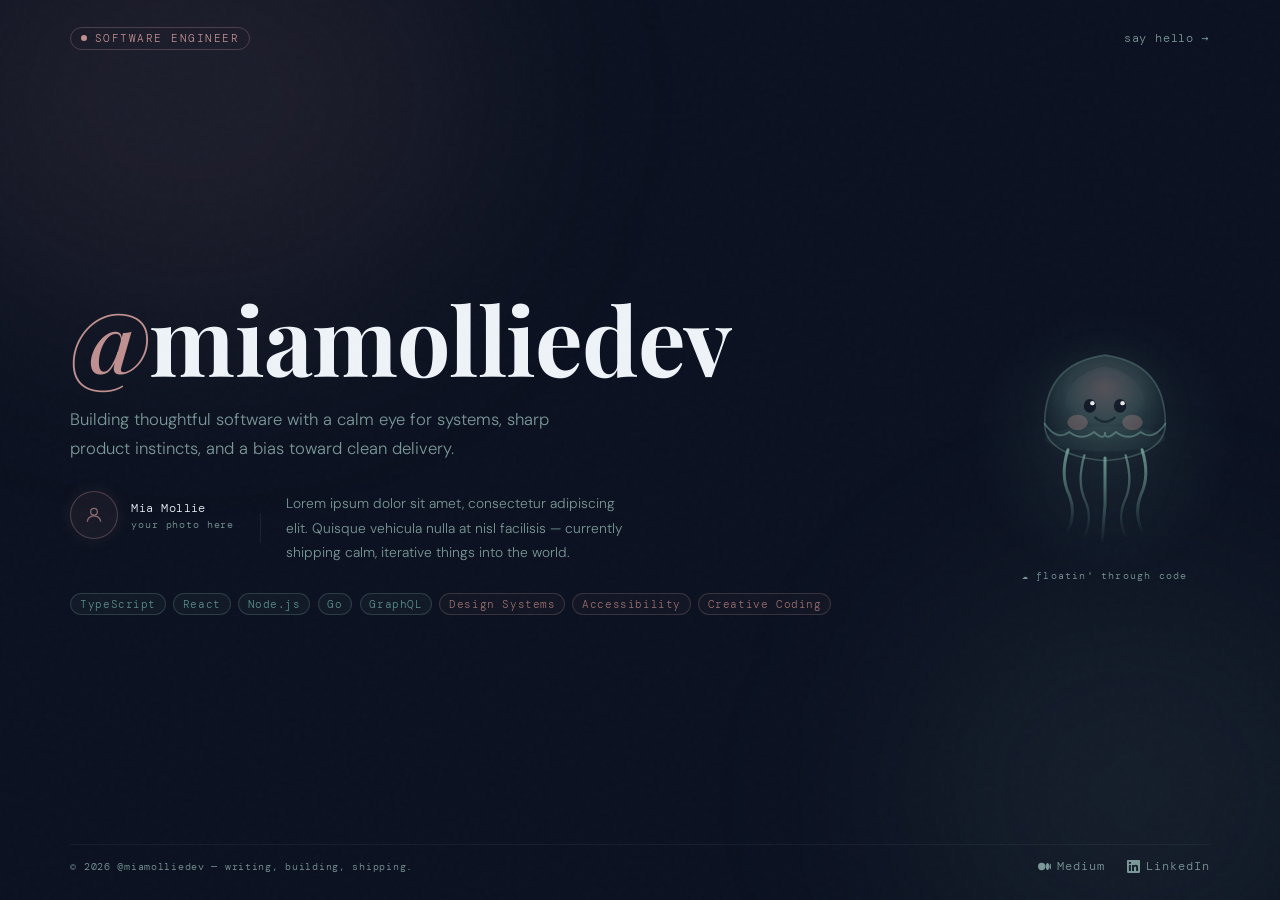
==== index.html @ daddcd85 "Initial commit" ====
<!DOCTYPE html>
<html lang="en">
<head>
  <meta charset="UTF-8" />
  <meta name="viewport" content="width=device-width, initial-scale=1.0" />
  <title>@miamolliedev — Software Engineer</title>
  <link rel="preconnect" href="https://fonts.googleapis.com">
  <link href="https://fonts.googleapis.com/css2?family=Playfair+Display:ital,wght@0,400;0,700;1,400&family=DM+Mono:wght@300;400;500&family=DM+Sans:ital,wght@0,300;0,400;1,300&display=swap" rel="stylesheet">
  <style>
    *, *::before, *::after { box-sizing: border-box; margin: 0; padding: 0; }

    :root {
      --bg:        #0b1120;
      --teal:      #82b5aa;
      --teal-dim:  #5a9088;
      --teal-deep: #3a6860;
      --mauve:     #c09090;
      --mauve-dim: #9a6e6e;
      --pearl:     #eef3f8;
      --muted:     #506060;
      --muted-lt:  #7a9898;
    }

    html, body { height: 100%; overflow: hidden; }

    body {
      background: var(--bg);
      color: var(--pearl);
      font-family: 'DM Sans', sans-serif;
      font-weight: 300;
    }

    /* ── Grain ── */
    body::after {
      content: '';
      position: fixed; inset: 0; z-index: 100; pointer-events: none;
      background-image: url("data:image/svg+xml,%3Csvg viewBox='0 0 200 200' xmlns='http://www.w3.org/2000/svg'%3E%3Cfilter id='n'%3E%3CfeTurbulence type='fractalNoise' baseFrequency='0.85' numOctaves='4' stitchTiles='stitch'/%3E%3C/filter%3E%3Crect width='100%25' height='100%25' filter='url(%23n)' opacity='0.035'/%3E%3C/svg%3E");
      opacity: 0.55;
    }

    /* ── Ambient blobs ── */
    .blob { position: fixed; border-radius: 50%; filter: blur(110px); pointer-events: none; z-index: 0; }
    .blob-mauve { width: 580px; height: 440px; background: rgba(192,144,144,0.1); top: -120px; left: -100px; animation: drift 17s ease-in-out infinite alternate; }
    .blob-teal  { width: 440px; height: 400px; background: rgba(130,181,170,0.09); bottom: -90px; right: -70px; animation: drift 22s ease-in-out infinite alternate-reverse; }
    @keyframes drift { from{transform:translate(0,0) scale(1);} to{transform:translate(28px,20px) scale(1.07);} }

    /* ── Shell ── */
    .shell {
      position: relative; z-index: 1;
      width: 100vw; height: 100vh;
      display: grid;
      grid-template-rows: auto 1fr auto;
      padding: 0 clamp(1.6rem, 5.5vw, 4.5rem);
    }

    /* ── Top bar ── */
    .topbar {
      display: flex; justify-content: space-between; align-items: center;
      padding: 1.7rem 0 0.8rem;
      opacity: 0; animation: up 0.7s 0.05s forwards;
    }
    .badge {
      display: flex; align-items: center; gap: 0.5rem;
      font-family: 'DM Mono', monospace; font-size: 0.68rem;
      letter-spacing: 0.14em; text-transform: uppercase;
      color: var(--mauve); border: 1px solid rgba(192,144,144,0.3);
      padding: 0.3em 0.85em; border-radius: 999px;
    }
    .dot { width: 6px; height: 6px; border-radius: 50%; background: var(--mauve); animation: blink 2.4s ease-in-out infinite; }
    @keyframes blink { 0%,100%{opacity:1;} 50%{opacity:0.25;} }
    .say-hi {
      font-family: 'DM Mono', monospace; font-size: 0.72rem;
      color: var(--muted-lt); text-decoration: none; letter-spacing: 0.07em; transition: color 0.2s;
    }
    .say-hi:hover { color: var(--teal); }

    /* ── Main ── */
    .main {
      display: grid;
      grid-template-columns: 1fr 210px;
      align-items: center;
      gap: 2rem;
    }

    /* Left */
    .left { display: flex; flex-direction: column; }

    /* ── Big Playfair headline ── */
    .handle-wrap { opacity: 0; animation: up 0.85s 0.2s forwards; }
    .handle {
      font-family: 'Playfair Display', serif;
      font-weight: 700;
      font-size: clamp(2.6rem, 7.4vw, 6rem);
      letter-spacing: -0.01em; line-height: 1; white-space: nowrap;
      color: var(--pearl);
    }
    .handle .at {
      font-style: italic;
      font-weight: 400;
      color: var(--mauve);
    }

    .subtitle {
      opacity: 0; animation: up 0.85s 0.32s forwards;
      margin-top: 1.2rem;
    }
    .subtitle p {
      font-size: clamp(0.88rem, 1.3vw, 1.05rem);
      line-height: 1.72; color: var(--muted-lt); max-width: 500px;
    }

    .meta-row {
      opacity: 0; animation: up 0.85s 0.46s forwards;
      margin-top: 1.8rem;
      display: flex; align-items: flex-start; gap: 1.6rem; flex-wrap: wrap;
    }
    .avatar-block { display: flex; align-items: center; gap: 0.8rem; }
    .avatar-ring {
      width: 48px; height: 48px; border-radius: 50%;
      border: 1.5px solid rgba(192,144,144,0.32);
      background: rgba(192,144,144,0.07);
      display: flex; align-items: center; justify-content: center;
      box-shadow: 0 0 18px rgba(192,144,144,0.1);
    }
    .avatar-ring svg { width: 20px; height: 20px; color: var(--mauve); opacity: 0.7; }
    .avatar-meta { display: flex; flex-direction: column; gap: 0.1rem; }
    .avatar-name { font-family: 'DM Mono', monospace; font-size: 0.74rem; color: var(--pearl); letter-spacing: 0.04em; }
    .avatar-sub  { font-family: 'DM Mono', monospace; font-size: 0.6rem; color: var(--muted-lt); letter-spacing: 0.09em; }

    .vsep { width: 1px; height: 30px; background: rgba(255,255,255,0.07); align-self: center; }

    .blurb { font-size: 0.86rem; line-height: 1.76; color: var(--muted-lt); max-width: 340px; }

    .chips-row {
      opacity: 0; animation: up 0.85s 0.6s forwards;
      margin-top: 1.8rem; display: flex; flex-wrap: wrap; gap: 0.45rem;
    }
    .chip {
      font-family: 'DM Mono', monospace; font-size: 0.67rem; letter-spacing: 0.055em;
      padding: 0.3em 0.82em; border-radius: 999px; cursor: default; transition: all 0.2s;
      border: 1px solid rgba(130,181,170,0.22); color: var(--teal-dim); background: rgba(130,181,170,0.05);
    }
    .chip:hover { background: rgba(130,181,170,0.14); border-color: rgba(130,181,170,0.5); color: var(--teal); }
    .chip.m {
      border-color: rgba(192,144,144,0.22); color: var(--mauve-dim); background: rgba(192,144,144,0.04);
    }
    .chip.m:hover { background: rgba(192,144,144,0.13); border-color: rgba(192,144,144,0.5); color: var(--mauve); }

    /* ── Right: Jellyfish ── */
    .right {
      opacity: 0; animation: up 0.9s 0.38s forwards;
      display: flex; flex-direction: column; align-items: center; gap: 0.65rem;
      position: relative;
    }
    .jelly-glow {
      position: absolute; width: 280px; height: 280px; border-radius: 50%;
      background: radial-gradient(circle, rgba(130,181,170,0.1) 0%, transparent 70%);
      top: 50%; left: 50%; transform: translate(-50%, -54%);
      pointer-events: none; animation: gpulse 4.5s ease-in-out infinite;
    }
    @keyframes gpulse { 0%,100%{opacity:0.6;transform:translate(-50%,-54%) scale(1);} 50%{opacity:1;transform:translate(-50%,-54%) scale(1.1);} }

    .jelly-svg { width: clamp(130px,15vw,195px); filter: drop-shadow(0 0 16px rgba(130,181,170,0.25)); }

    .bell { animation: bob 4s ease-in-out infinite; transform-origin: 50% 85%; }
    @keyframes bob { 0%,100%{transform:translateY(0);} 50%{transform:translateY(-8px);} }

    .tentacle { animation: wiggle 3.2s ease-in-out infinite; transform-origin: top center; }
    .t2{animation-delay:.25s;} .t3{animation-delay:.5s;} .t4{animation-delay:.75s;} .t5{animation-delay:1s;}
    @keyframes wiggle { 0%,100%{transform:skewX(0deg);} 30%{transform:skewX(5deg);} 70%{transform:skewX(-5deg);} }

    .spot { animation: spotblink 5s ease-in-out infinite; }
    .spot2 { animation-delay: 1.8s; }
    @keyframes spotblink { 0%,88%,100%{opacity:1;} 93%{opacity:0.2;} }

    .jelly-caption {
      font-family: 'DM Mono', monospace; font-size: 0.62rem;
      color: var(--muted-lt); letter-spacing: 0.12em; text-align: center;
    }

    /* ── Footer ── */
    footer {
      opacity: 0; animation: up 0.8s 0.78s forwards;
      display: flex; justify-content: space-between; align-items: center;
      padding: 0.9rem 0 1.6rem;
      border-top: 1px solid rgba(255,255,255,0.05);
    }
    .footer-copy {
      font-family: 'DM Mono', monospace; font-size: 0.64rem;
      color: var(--muted-lt); letter-spacing: 0.07em;
    }
    .footer-links { display: flex; gap: 1.4rem; }
    .footer-link {
      display: flex; align-items: center; gap: 0.4rem;
      font-family: 'DM Mono', monospace; font-size: 0.72rem;
      letter-spacing: 0.08em; color: var(--muted-lt);
      text-decoration: none; transition: color 0.2s;
    }
    .footer-link:hover { color: var(--mauve); }
    .footer-link svg { width: 13px; height: 13px; flex-shrink: 0; }

    @keyframes up { from{opacity:0;transform:translateY(14px);} to{opacity:1;transform:translateY(0);} }

    /* ── Mobile ── */
    @media (max-width: 680px) {
      html, body { overflow: auto; height: auto; }
      .shell { height: auto; padding: 0 1.4rem; }
      .main { grid-template-columns: 1fr; }
      .right { order: -1; padding-top: 1.5rem; }
      .handle { font-size: clamp(2rem, 10vw, 3.2rem); white-space: normal; }
      .vsep { display: none; }
      footer { flex-direction: column; align-items: flex-start; gap: 0.8rem; }
    }
  </style>
</head>
<body>

<div class="blob blob-mauve"></div>
<div class="blob blob-teal"></div>

<div class="shell">

  <header class="topbar">
    <div class="badge"><span class="dot"></span>Software Engineer</div>
    <a href="mailto:hello@miamollie.dev" class="say-hi">say hello →</a>
  </header>

  <main class="main">

    <div class="left">

      <div class="handle-wrap">
        <div class="handle"><span class="at">@</span>miamolliedev</div>
      </div>

      <div class="subtitle">
        <p>Building thoughtful software with a calm eye for systems, sharp product instincts, and a bias toward clean delivery.</p>
      </div>

      <div class="meta-row">
        <div class="avatar-block">
          <div class="avatar-ring">
            <svg viewBox="0 0 24 24" fill="none" stroke="currentColor" stroke-width="1.5">
              <circle cx="12" cy="8" r="4"/><path d="M4 20c0-4 3.6-7 8-7s8 3 8 7"/>
            </svg>
          </div>
          <div class="avatar-meta">
            <span class="avatar-name">Mia Mollie</span>
            <span class="avatar-sub">your photo here</span>
          </div>
        </div>
        <div class="vsep"></div>
        <p class="blurb">Lorem ipsum dolor sit amet, consectetur adipiscing elit. Quisque vehicula nulla at nisl facilisis — currently shipping calm, iterative things into the world.</p>
      </div>

      <div class="chips-row">
        <span class="chip">TypeScript</span>
        <span class="chip">React</span>
        <span class="chip">Node.js</span>
        <span class="chip">Go</span>
        <span class="chip">GraphQL</span>
        <span class="chip m">Design Systems</span>
        <span class="chip m">Accessibility</span>
        <span class="chip m">Creative Coding</span>
      </div>

    </div>

    <!-- Jellyfish -->
    <div class="right">
      <div class="jelly-glow"></div>
      <svg class="jelly-svg" viewBox="0 0 140 170" xmlns="http://www.w3.org/2000/svg" fill="none">
        <ellipse cx="70" cy="83" rx="44" ry="9" fill="rgba(130,181,170,0.06)"/>
        <g class="bell">
          <path d="M26 72 Q26 28 70 22 Q114 28 114 72 Q114 95 70 99 Q26 95 26 72Z"
                fill="url(#bellG)" stroke="rgba(130,181,170,0.3)" stroke-width="1.2"/>
          <path d="M40 64 Q40 36 70 30 Q100 36 100 64 Q100 79 70 81 Q40 79 40 64Z"
                fill="url(#domeG)" opacity="0.4"/>
          <!-- mauve cheek blushes -->
          <ellipse class="spot"  cx="50" cy="71" rx="7.5" ry="5.5" fill="rgba(192,144,144,0.32)"/>
          <ellipse class="spot spot2" cx="90" cy="71" rx="7.5" ry="5.5" fill="rgba(192,144,144,0.32)"/>
          <!-- eyes -->
          <ellipse cx="59" cy="59" rx="4.5" ry="5" fill="rgba(8,14,28,0.75)"/>
          <ellipse cx="81" cy="59" rx="4.5" ry="5" fill="rgba(8,14,28,0.75)"/>
          <circle cx="60.8" cy="57" r="1.6" fill="white" opacity="0.9"/>
          <circle cx="82.8" cy="57" r="1.6" fill="white" opacity="0.9"/>
          <!-- smile -->
          <path d="M63 67.5 Q70 73.5 77 67.5" stroke="rgba(8,14,28,0.5)" stroke-width="1.8" stroke-linecap="round" fill="none"/>
          <!-- hem ruffle in teal -->
          <path d="M26 72 Q35 85 44 78 Q53 85 62 78 Q70 85 70 78 Q70 85 78 78 Q87 85 96 78 Q105 85 114 72"
                stroke="rgba(130,181,170,0.45)" stroke-width="1.3" fill="none" stroke-linecap="round"/>
        </g>
        <!-- tentacles -->
        <g class="bell">
          <path class="tentacle"    d="M43 91 Q37 110 44 124 Q49 137 43 150" stroke="url(#tentG)" stroke-width="2.2" stroke-linecap="round"/>
          <path class="tentacle t2" d="M55 95 Q49 115 56 129 Q61 141 55 154" stroke="url(#tentG)" stroke-width="1.7" stroke-linecap="round" opacity="0.78"/>
          <path class="tentacle t3" d="M70 97 Q70 117 70 131 Q69 143 68 157" stroke="url(#tentG)" stroke-width="2.2" stroke-linecap="round"/>
          <path class="tentacle t4" d="M85 95 Q91 115 84 129 Q79 141 85 154" stroke="url(#tentG)" stroke-width="1.7" stroke-linecap="round" opacity="0.78"/>
          <path class="tentacle t5" d="M97 91 Q103 110 96 124 Q91 137 97 150" stroke="url(#tentG)" stroke-width="2.2" stroke-linecap="round"/>
        </g>
        <defs>
          <radialGradient id="bellG" cx="50%" cy="32%" r="62%">
            <stop offset="0%"   stop-color="#c09090" stop-opacity="0.28"/>
            <stop offset="50%"  stop-color="#82b5aa" stop-opacity="0.2"/>
            <stop offset="100%" stop-color="#3a6860" stop-opacity="0.05"/>
          </radialGradient>
          <radialGradient id="domeG" cx="50%" cy="28%" r="60%">
            <stop offset="0%"  stop-color="white" stop-opacity="0.18"/>
            <stop offset="100%" stop-color="white" stop-opacity="0"/>
          </radialGradient>
          <linearGradient id="tentG" x1="0%" y1="0%" x2="0%" y2="100%">
            <stop offset="0%"   stop-color="#82b5aa" stop-opacity="0.75"/>
            <stop offset="100%" stop-color="#82b5aa" stop-opacity="0.04"/>
          </linearGradient>
        </defs>
      </svg>
      <span class="jelly-caption">☁ floatin' through code</span>
    </div>

  </main>

  <footer>
    <span class="footer-copy">© 2026 @miamolliedev — writing, building, shipping.</span>
    <div class="footer-links">
      <a href="https://medium.com/@miamolliedev" class="footer-link" target="_blank" rel="noopener">
        <svg viewBox="0 0 24 24" fill="currentColor"><path d="M13.54 12a6.8 6.8 0 01-6.77 6.82A6.8 6.8 0 010 12a6.8 6.8 0 016.77-6.82A6.8 6.8 0 0113.54 12zm7.42 0c0 3.54-1.51 6.42-3.38 6.42-1.87 0-3.39-2.88-3.39-6.42s1.52-6.42 3.39-6.42 3.38 2.88 3.38 6.42M24 12c0 3.17-.53 5.75-1.19 5.75-.66 0-1.19-2.58-1.19-5.75s.53-5.75 1.19-5.75C23.47 6.25 24 8.83 24 12z"/></svg>
        Medium
      </a>
      <a href="https://linkedin.com/in/miamolliedev" class="footer-link" target="_blank" rel="noopener">
        <svg viewBox="0 0 24 24" fill="currentColor"><path d="M20.447 20.452h-3.554v-5.569c0-1.328-.027-3.037-1.852-3.037-1.853 0-2.136 1.445-2.136 2.939v5.667H9.351V9h3.414v1.561h.046c.477-.9 1.637-1.85 3.37-1.85 3.601 0 4.267 2.37 4.267 5.455v6.286zM5.337 7.433a2.062 2.062 0 01-2.063-2.065 2.064 2.064 0 112.063 2.065zm1.782 13.019H3.555V9h3.564v11.452zM22.225 0H1.771C.792 0 0 .774 0 1.729v20.542C0 23.227.792 24 1.771 24h20.451C23.2 24 24 23.227 24 22.271V1.729C24 .774 23.2 0 22.222 0h.003z"/></svg>
        LinkedIn
      </a>
    </div>
  </footer>

</div>
</body>
</html>
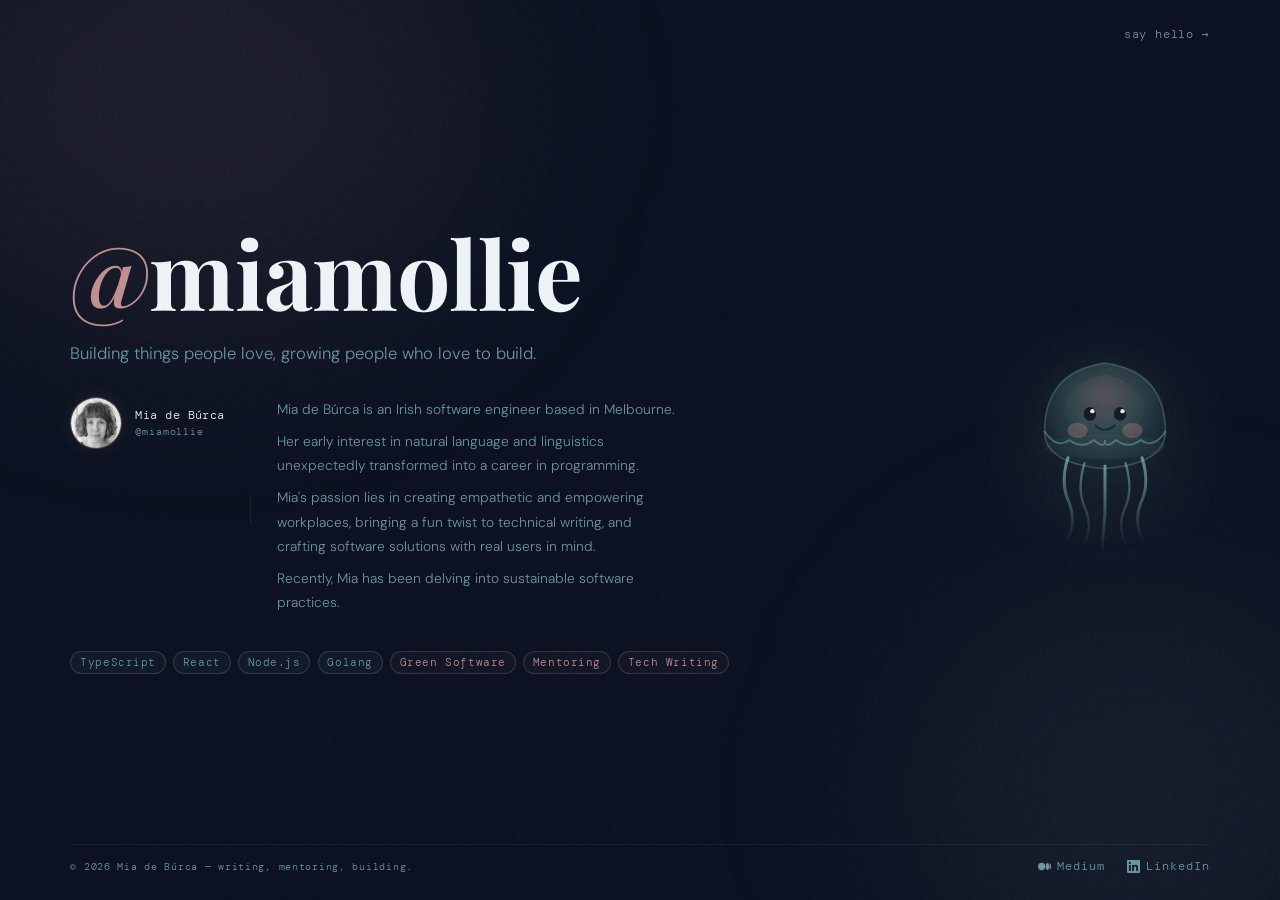
==== commit 48a7cea5: "Real content" ====
--- a/index.html
+++ b/index.html
@@ -1,338 +1,741 @@
-<!DOCTYPE html>
+<!doctype html>
 <html lang="en">
-<head>
-  <meta charset="UTF-8" />
-  <meta name="viewport" content="width=device-width, initial-scale=1.0" />
-  <title>@miamolliedev — Software Engineer</title>
-  <link rel="preconnect" href="https://fonts.googleapis.com">
-  <link href="https://fonts.googleapis.com/css2?family=Playfair+Display:ital,wght@0,400;0,700;1,400&family=DM+Mono:wght@300;400;500&family=DM+Sans:ital,wght@0,300;0,400;1,300&display=swap" rel="stylesheet">
-  <style>
-    *, *::before, *::after { box-sizing: border-box; margin: 0; padding: 0; }
-
-    :root {
-      --bg:        #0b1120;
-      --teal:      #82b5aa;
-      --teal-dim:  #5a9088;
-      --teal-deep: #3a6860;
-      --mauve:     #c09090;
-      --mauve-dim: #9a6e6e;
-      --pearl:     #eef3f8;
-      --muted:     #506060;
-      --muted-lt:  #7a9898;
-    }
-
-    html, body { height: 100%; overflow: hidden; }
-
-    body {
-      background: var(--bg);
-      color: var(--pearl);
-      font-family: 'DM Sans', sans-serif;
-      font-weight: 300;
-    }
-
-    /* ── Grain ── */
-    body::after {
-      content: '';
-      position: fixed; inset: 0; z-index: 100; pointer-events: none;
-      background-image: url("data:image/svg+xml,%3Csvg viewBox='0 0 200 200' xmlns='http://www.w3.org/2000/svg'%3E%3Cfilter id='n'%3E%3CfeTurbulence type='fractalNoise' baseFrequency='0.85' numOctaves='4' stitchTiles='stitch'/%3E%3C/filter%3E%3Crect width='100%25' height='100%25' filter='url(%23n)' opacity='0.035'/%3E%3C/svg%3E");
-      opacity: 0.55;
-    }
-
-    /* ── Ambient blobs ── */
-    .blob { position: fixed; border-radius: 50%; filter: blur(110px); pointer-events: none; z-index: 0; }
-    .blob-mauve { width: 580px; height: 440px; background: rgba(192,144,144,0.1); top: -120px; left: -100px; animation: drift 17s ease-in-out infinite alternate; }
-    .blob-teal  { width: 440px; height: 400px; background: rgba(130,181,170,0.09); bottom: -90px; right: -70px; animation: drift 22s ease-in-out infinite alternate-reverse; }
-    @keyframes drift { from{transform:translate(0,0) scale(1);} to{transform:translate(28px,20px) scale(1.07);} }
-
-    /* ── Shell ── */
-    .shell {
-      position: relative; z-index: 1;
-      width: 100vw; height: 100vh;
-      display: grid;
-      grid-template-rows: auto 1fr auto;
-      padding: 0 clamp(1.6rem, 5.5vw, 4.5rem);
-    }
-
-    /* ── Top bar ── */
-    .topbar {
-      display: flex; justify-content: space-between; align-items: center;
-      padding: 1.7rem 0 0.8rem;
-      opacity: 0; animation: up 0.7s 0.05s forwards;
-    }
-    .badge {
-      display: flex; align-items: center; gap: 0.5rem;
-      font-family: 'DM Mono', monospace; font-size: 0.68rem;
-      letter-spacing: 0.14em; text-transform: uppercase;
-      color: var(--mauve); border: 1px solid rgba(192,144,144,0.3);
-      padding: 0.3em 0.85em; border-radius: 999px;
-    }
-    .dot { width: 6px; height: 6px; border-radius: 50%; background: var(--mauve); animation: blink 2.4s ease-in-out infinite; }
-    @keyframes blink { 0%,100%{opacity:1;} 50%{opacity:0.25;} }
-    .say-hi {
-      font-family: 'DM Mono', monospace; font-size: 0.72rem;
-      color: var(--muted-lt); text-decoration: none; letter-spacing: 0.07em; transition: color 0.2s;
-    }
-    .say-hi:hover { color: var(--teal); }
-
-    /* ── Main ── */
-    .main {
-      display: grid;
-      grid-template-columns: 1fr 210px;
-      align-items: center;
-      gap: 2rem;
-    }
-
-    /* Left */
-    .left { display: flex; flex-direction: column; }
-
-    /* ── Big Playfair headline ── */
-    .handle-wrap { opacity: 0; animation: up 0.85s 0.2s forwards; }
-    .handle {
-      font-family: 'Playfair Display', serif;
-      font-weight: 700;
-      font-size: clamp(2.6rem, 7.4vw, 6rem);
-      letter-spacing: -0.01em; line-height: 1; white-space: nowrap;
-      color: var(--pearl);
-    }
-    .handle .at {
-      font-style: italic;
-      font-weight: 400;
-      color: var(--mauve);
-    }
-
-    .subtitle {
-      opacity: 0; animation: up 0.85s 0.32s forwards;
-      margin-top: 1.2rem;
-    }
-    .subtitle p {
-      font-size: clamp(0.88rem, 1.3vw, 1.05rem);
-      line-height: 1.72; color: var(--muted-lt); max-width: 500px;
-    }
-
-    .meta-row {
-      opacity: 0; animation: up 0.85s 0.46s forwards;
-      margin-top: 1.8rem;
-      display: flex; align-items: flex-start; gap: 1.6rem; flex-wrap: wrap;
-    }
-    .avatar-block { display: flex; align-items: center; gap: 0.8rem; }
-    .avatar-ring {
-      width: 48px; height: 48px; border-radius: 50%;
-      border: 1.5px solid rgba(192,144,144,0.32);
-      background: rgba(192,144,144,0.07);
-      display: flex; align-items: center; justify-content: center;
-      box-shadow: 0 0 18px rgba(192,144,144,0.1);
-    }
-    .avatar-ring svg { width: 20px; height: 20px; color: var(--mauve); opacity: 0.7; }
-    .avatar-meta { display: flex; flex-direction: column; gap: 0.1rem; }
-    .avatar-name { font-family: 'DM Mono', monospace; font-size: 0.74rem; color: var(--pearl); letter-spacing: 0.04em; }
-    .avatar-sub  { font-family: 'DM Mono', monospace; font-size: 0.6rem; color: var(--muted-lt); letter-spacing: 0.09em; }
-
-    .vsep { width: 1px; height: 30px; background: rgba(255,255,255,0.07); align-self: center; }
-
-    .blurb { font-size: 0.86rem; line-height: 1.76; color: var(--muted-lt); max-width: 340px; }
-
-    .chips-row {
-      opacity: 0; animation: up 0.85s 0.6s forwards;
-      margin-top: 1.8rem; display: flex; flex-wrap: wrap; gap: 0.45rem;
-    }
-    .chip {
-      font-family: 'DM Mono', monospace; font-size: 0.67rem; letter-spacing: 0.055em;
-      padding: 0.3em 0.82em; border-radius: 999px; cursor: default; transition: all 0.2s;
-      border: 1px solid rgba(130,181,170,0.22); color: var(--teal-dim); background: rgba(130,181,170,0.05);
-    }
-    .chip:hover { background: rgba(130,181,170,0.14); border-color: rgba(130,181,170,0.5); color: var(--teal); }
-    .chip.m {
-      border-color: rgba(192,144,144,0.22); color: var(--mauve-dim); background: rgba(192,144,144,0.04);
-    }
-    .chip.m:hover { background: rgba(192,144,144,0.13); border-color: rgba(192,144,144,0.5); color: var(--mauve); }
-
-    /* ── Right: Jellyfish ── */
-    .right {
-      opacity: 0; animation: up 0.9s 0.38s forwards;
-      display: flex; flex-direction: column; align-items: center; gap: 0.65rem;
-      position: relative;
-    }
-    .jelly-glow {
-      position: absolute; width: 280px; height: 280px; border-radius: 50%;
-      background: radial-gradient(circle, rgba(130,181,170,0.1) 0%, transparent 70%);
-      top: 50%; left: 50%; transform: translate(-50%, -54%);
-      pointer-events: none; animation: gpulse 4.5s ease-in-out infinite;
-    }
-    @keyframes gpulse { 0%,100%{opacity:0.6;transform:translate(-50%,-54%) scale(1);} 50%{opacity:1;transform:translate(-50%,-54%) scale(1.1);} }
-
-    .jelly-svg { width: clamp(130px,15vw,195px); filter: drop-shadow(0 0 16px rgba(130,181,170,0.25)); }
-
-    .bell { animation: bob 4s ease-in-out infinite; transform-origin: 50% 85%; }
-    @keyframes bob { 0%,100%{transform:translateY(0);} 50%{transform:translateY(-8px);} }
-
-    .tentacle { animation: wiggle 3.2s ease-in-out infinite; transform-origin: top center; }
-    .t2{animation-delay:.25s;} .t3{animation-delay:.5s;} .t4{animation-delay:.75s;} .t5{animation-delay:1s;}
-    @keyframes wiggle { 0%,100%{transform:skewX(0deg);} 30%{transform:skewX(5deg);} 70%{transform:skewX(-5deg);} }
-
-    .spot { animation: spotblink 5s ease-in-out infinite; }
-    .spot2 { animation-delay: 1.8s; }
-    @keyframes spotblink { 0%,88%,100%{opacity:1;} 93%{opacity:0.2;} }
-
-    .jelly-caption {
-      font-family: 'DM Mono', monospace; font-size: 0.62rem;
-      color: var(--muted-lt); letter-spacing: 0.12em; text-align: center;
-    }
-
-    /* ── Footer ── */
-    footer {
-      opacity: 0; animation: up 0.8s 0.78s forwards;
-      display: flex; justify-content: space-between; align-items: center;
-      padding: 0.9rem 0 1.6rem;
-      border-top: 1px solid rgba(255,255,255,0.05);
-    }
-    .footer-copy {
-      font-family: 'DM Mono', monospace; font-size: 0.64rem;
-      color: var(--muted-lt); letter-spacing: 0.07em;
-    }
-    .footer-links { display: flex; gap: 1.4rem; }
-    .footer-link {
-      display: flex; align-items: center; gap: 0.4rem;
-      font-family: 'DM Mono', monospace; font-size: 0.72rem;
-      letter-spacing: 0.08em; color: var(--muted-lt);
-      text-decoration: none; transition: color 0.2s;
-    }
-    .footer-link:hover { color: var(--mauve); }
-    .footer-link svg { width: 13px; height: 13px; flex-shrink: 0; }
-
-    @keyframes up { from{opacity:0;transform:translateY(14px);} to{opacity:1;transform:translateY(0);} }
-
-    /* ── Mobile ── */
-    @media (max-width: 680px) {
-      html, body { overflow: auto; height: auto; }
-      .shell { height: auto; padding: 0 1.4rem; }
-      .main { grid-template-columns: 1fr; }
-      .right { order: -1; padding-top: 1.5rem; }
-      .handle { font-size: clamp(2rem, 10vw, 3.2rem); white-space: normal; }
-      .vsep { display: none; }
-      footer { flex-direction: column; align-items: flex-start; gap: 0.8rem; }
-    }
-  </style>
-</head>
-<body>
-
-<div class="blob blob-mauve"></div>
-<div class="blob blob-teal"></div>
-
-<div class="shell">
-
-  <header class="topbar">
-    <div class="badge"><span class="dot"></span>Software Engineer</div>
-    <a href="mailto:hello@miamollie.dev" class="say-hi">say hello →</a>
-  </header>
-
-  <main class="main">
-
-    <div class="left">
-
-      <div class="handle-wrap">
-        <div class="handle"><span class="at">@</span>miamolliedev</div>
-      </div>
-
-      <div class="subtitle">
-        <p>Building thoughtful software with a calm eye for systems, sharp product instincts, and a bias toward clean delivery.</p>
-      </div>
-
-      <div class="meta-row">
-        <div class="avatar-block">
-          <div class="avatar-ring">
-            <svg viewBox="0 0 24 24" fill="none" stroke="currentColor" stroke-width="1.5">
-              <circle cx="12" cy="8" r="4"/><path d="M4 20c0-4 3.6-7 8-7s8 3 8 7"/>
-            </svg>
+  <head>
+    <meta charset="UTF-8" />
+    <meta name="viewport" content="width=device-width, initial-scale=1.0" />
+    <title>@miamollie</title>
+    <link rel="preconnect" href="https://fonts.googleapis.com" />
+    <link
+      href="https://fonts.googleapis.com/css2?family=Playfair+Display:ital,wght@0,400;0,700;1,400&family=DM+Mono:wght@300;400;500&family=DM+Sans:ital,wght@0,300;0,400;1,300&display=swap"
+      rel="stylesheet"
+    />
+    <style>
+      *,
+      *::before,
+      *::after {
+        box-sizing: border-box;
+        margin: 0;
+        padding: 0;
+      }
+
+      :root {
+        --bg: #0b1120;
+        --teal: #82b5aa;
+        --blue: #629bac;
+        --teal-deep: #3a6860;
+        --mauve: #c09090;
+        --mauve-dim: #9a6e6e;
+        --pearl: #eef3f8;
+        --muted: #506060;
+        --muted-lt: #6d95a1;
+      }
+
+      html,
+      body {
+        height: 100%;
+        overflow: hidden;
+      }
+
+      body {
+        background: var(--bg);
+        color: var(--pearl);
+        font-family: "DM Sans", sans-serif;
+        font-weight: 300;
+      }
+
+      /* ── Grain ── */
+      body::after {
+        content: "";
+        position: fixed;
+        inset: 0;
+        z-index: 100;
+        pointer-events: none;
+        background-image: url("data:image/svg+xml,%3Csvg viewBox='0 0 200 200' xmlns='http://www.w3.org/2000/svg'%3E%3Cfilter id='n'%3E%3CfeTurbulence type='fractalNoise' baseFrequency='0.85' numOctaves='4' stitchTiles='stitch'/%3E%3C/filter%3E%3Crect width='100%25' height='100%25' filter='url(%23n)' opacity='0.035'/%3E%3C/svg%3E");
+        opacity: 0.55;
+      }
+
+      /* ── Ambient blobs ── */
+      .blob {
+        position: fixed;
+        border-radius: 50%;
+        filter: blur(110px);
+        pointer-events: none;
+        z-index: 0;
+      }
+      .blob-mauve {
+        width: 580px;
+        height: 440px;
+        background: rgba(192, 144, 144, 0.1);
+        top: -120px;
+        left: -100px;
+        animation: drift 17s ease-in-out infinite alternate;
+      }
+      .blob-teal {
+        width: 440px;
+        height: 400px;
+        background: rgba(130, 181, 170, 0.09);
+        bottom: -90px;
+        right: -70px;
+        animation: drift 22s ease-in-out infinite alternate-reverse;
+      }
+      @keyframes drift {
+        from {
+          transform: translate(0, 0) scale(1);
+        }
+        to {
+          transform: translate(28px, 20px) scale(1.07);
+        }
+      }
+
+      /* ── Shell ── */
+      .shell {
+        position: relative;
+        z-index: 1;
+        width: 100vw;
+        height: 100vh;
+        display: grid;
+        grid-template-rows: auto 1fr auto;
+        padding: 0 clamp(1.6rem, 5.5vw, 4.5rem);
+      }
+
+      /* ── Top bar ── */
+      .topbar {
+        display: flex;
+        justify-content: flex-end;
+        align-items: center;
+        padding: 1.7rem 0 0.8rem;
+        opacity: 0;
+        animation: up 0.7s 0.05s forwards;
+      }
+      .badge {
+        display: flex;
+        align-items: center;
+        gap: 0.5rem;
+        font-family: "DM Mono", monospace;
+        font-size: 0.68rem;
+        letter-spacing: 0.14em;
+        text-transform: uppercase;
+        color: var(--mauve);
+        border: 1px solid rgba(192, 144, 144, 0.3);
+        padding: 0.3em 0.85em;
+        border-radius: 999px;
+      }
+      .dot {
+        width: 6px;
+        height: 6px;
+        border-radius: 50%;
+        background: var(--mauve);
+        animation: blink 2.4s ease-in-out infinite;
+      }
+      @keyframes blink {
+        0%,
+        100% {
+          opacity: 1;
+        }
+        50% {
+          opacity: 0.25;
+        }
+      }
+      .say-hi {
+        font-family: "DM Mono", monospace;
+        font-size: 0.72rem;
+        color: var(--muted-lt);
+        text-decoration: none;
+        letter-spacing: 0.07em;
+        transition: color 0.2s;
+      }
+      .say-hi:hover {
+        color: var(--teal);
+      }
+
+      /* ── Main ── */
+      .main {
+        display: grid;
+        grid-template-columns: 1fr 210px;
+        align-items: center;
+        gap: 2rem;
+      }
+
+      /* Left */
+      .left {
+        display: flex;
+        flex-direction: column;
+      }
+
+      /* ── Big Playfair headline ── */
+      .handle-wrap {
+        opacity: 0;
+        animation: up 0.85s 0.2s forwards;
+      }
+      .handle {
+        font-family: "Playfair Display", serif;
+        font-weight: 700;
+        font-size: clamp(2.6rem, 7.4vw, 6rem);
+        letter-spacing: -0.01em;
+        line-height: 1;
+        white-space: nowrap;
+        color: var(--pearl);
+      }
+      .handle .at {
+        font-style: italic;
+        font-weight: 400;
+        color: var(--mauve);
+      }
+
+      .subtitle {
+        opacity: 0;
+        animation: up 0.85s 0.32s forwards;
+        margin-top: 1.2rem;
+      }
+      .subtitle p {
+        font-size: clamp(0.88rem, 1.3vw, 1.05rem);
+        line-height: 1.72;
+        color: var(--muted-lt);
+        max-width: 500px;
+      }
+
+      .meta-row {
+        opacity: 0;
+        animation: up 0.85s 0.46s forwards;
+        margin-top: 1.8rem;
+        display: flex;
+        align-items: flex-start;
+        gap: 1.6rem;
+        flex-wrap: wrap;
+      }
+      .avatar-block {
+        display: flex;
+        align-items: center;
+        gap: 0.8rem;
+      }
+      .avatar-ring {
+        width: 52px;
+        height: 52px;
+        border-radius: 50%;
+        border: 1.5px solid rgba(192, 144, 144, 0.32);
+        background: rgba(192, 144, 144, 0.07);
+        display: flex;
+        align-items: center;
+        justify-content: center;
+        box-shadow: 0 0 18px rgba(192, 144, 144, 0.1);
+        overflow: hidden;
+      }
+      .avatar-ring svg {
+        width: 20px;
+        height: 20px;
+        color: var(--mauve);
+        opacity: 0.7;
+      }
+      .avatar-ring img {
+        width: 100%;
+        height: 100%;
+        object-fit: cover;
+        filter: grayscale(100%) contrast(0.9) brightness(1.05);
+      }
+      .avatar-meta {
+        display: flex;
+        flex-direction: column;
+        gap: 0.1rem;
+      }
+      .avatar-name {
+        font-family: "DM Mono", monospace;
+        font-size: 0.74rem;
+        color: var(--pearl);
+        letter-spacing: 0.04em;
+      }
+      .avatar-sub {
+        font-family: "DM Mono", monospace;
+        font-size: 0.6rem;
+        color: var(--muted-lt);
+        letter-spacing: 0.09em;
+      }
+
+      .vsep {
+        width: 1px;
+        height: 30px;
+        background: rgba(255, 255, 255, 0.07);
+        align-self: center;
+      }
+
+      .blurb {
+        font-size: 0.86rem;
+        line-height: 1.76;
+        color: var(--muted-lt);
+        max-width: 400px;
+      }
+
+      .blurb p {
+        margin-bottom: 0.5rem;
+      }
+
+      .chips-row {
+        opacity: 0;
+        animation: up 0.85s 0.6s forwards;
+        margin-top: 1.8rem;
+        display: flex;
+        flex-wrap: wrap;
+        gap: 0.45rem;
+      }
+      .chip {
+        font-family: "DM Mono", monospace;
+        font-size: 0.67rem;
+        letter-spacing: 0.055em;
+        padding: 0.3em 0.82em;
+        border-radius: 999px;
+        cursor: default;
+        transition: all 0.2s;
+        border: 1px solid rgba(130, 181, 170, 0.22);
+        color: var(--blue);
+        background: rgba(130, 181, 170, 0.05);
+      }
+      .chip:hover {
+        background: rgba(130, 181, 170, 0.14);
+        border-color: rgba(130, 181, 170, 0.5);
+        color: var(--teal);
+      }
+      .chip.m {
+        border-color: rgba(192, 144, 144, 0.22);
+        color: var(--mauve);
+        background: rgba(192, 144, 144, 0.04);
+      }
+      .chip.m:hover {
+        background: rgba(192, 144, 144, 0.13);
+        border-color: rgba(192, 144, 144, 0.5);
+        color: var(--mauve);
+      }
+
+      /* ── Right: Jellyfish ── */
+      .right {
+        opacity: 0;
+        animation: up 0.9s 0.38s forwards;
+        display: flex;
+        flex-direction: column;
+        align-items: center;
+        gap: 0.65rem;
+        position: relative;
+      }
+      .jelly-glow {
+        position: absolute;
+        width: 280px;
+        height: 280px;
+        border-radius: 50%;
+        background: radial-gradient(
+          circle,
+          rgba(130, 181, 170, 0.1) 0%,
+          transparent 70%
+        );
+        top: 50%;
+        left: 50%;
+        transform: translate(-50%, -54%);
+        pointer-events: none;
+        animation: gpulse 4.5s ease-in-out infinite;
+      }
+      @keyframes gpulse {
+        0%,
+        100% {
+          opacity: 0.6;
+          transform: translate(-50%, -54%) scale(1);
+        }
+        50% {
+          opacity: 1;
+          transform: translate(-50%, -54%) scale(1.1);
+        }
+      }
+
+      .jelly-svg {
+        width: clamp(130px, 15vw, 195px);
+        filter: drop-shadow(0 0 16px rgba(130, 181, 170, 0.25));
+      }
+
+      .bell {
+        animation: bob 4s ease-in-out infinite;
+        transform-origin: 50% 85%;
+      }
+      @keyframes bob {
+        0%,
+        100% {
+          transform: translateY(0);
+        }
+        50% {
+          transform: translateY(-8px);
+        }
+      }
+
+      .tentacle {
+        animation: wiggle 3.2s ease-in-out infinite;
+        transform-origin: top center;
+      }
+      .t2 {
+        animation-delay: 0.25s;
+      }
+      .t3 {
+        animation-delay: 0.5s;
+      }
+      .t4 {
+        animation-delay: 0.75s;
+      }
+      .t5 {
+        animation-delay: 1s;
+      }
+      @keyframes wiggle {
+        0%,
+        100% {
+          transform: skewX(0deg);
+        }
+        30% {
+          transform: skewX(5deg);
+        }
+        70% {
+          transform: skewX(-5deg);
+        }
+      }
+
+      .spot {
+        animation: spotblink 5s ease-in-out infinite;
+      }
+      .spot2 {
+        animation-delay: 1.8s;
+      }
+      @keyframes spotblink {
+        0%,
+        88%,
+        100% {
+          opacity: 1;
+        }
+        93% {
+          opacity: 0.2;
+        }
+      }
+
+      .jelly-caption {
+        font-family: "DM Mono", monospace;
+        font-size: 0.62rem;
+        color: var(--muted-lt);
+        letter-spacing: 0.12em;
+        text-align: center;
+      }
+
+      /* ── Footer ── */
+      footer {
+        opacity: 0;
+        animation: up 0.8s 0.78s forwards;
+        display: flex;
+        justify-content: space-between;
+        align-items: center;
+        padding: 0.9rem 0 1.6rem;
+        border-top: 1px solid rgba(255, 255, 255, 0.05);
+      }
+      .footer-copy {
+        font-family: "DM Mono", monospace;
+        font-size: 0.64rem;
+        color: var(--muted-lt);
+        letter-spacing: 0.07em;
+      }
+      .footer-links {
+        display: flex;
+        gap: 1.4rem;
+      }
+      .footer-link {
+        display: flex;
+        align-items: center;
+        gap: 0.4rem;
+        font-family: "DM Mono", monospace;
+        font-size: 0.72rem;
+        letter-spacing: 0.08em;
+        color: var(--muted-lt);
+        text-decoration: none;
+        transition: color 0.2s;
+      }
+      .footer-link:hover {
+        color: var(--mauve);
+      }
+      .footer-link svg {
+        width: 13px;
+        height: 13px;
+        flex-shrink: 0;
+      }
+
+      @keyframes up {
+        from {
+          opacity: 0;
+          transform: translateY(14px);
+        }
+        to {
+          opacity: 1;
+          transform: translateY(0);
+        }
+      }
+
+      /* ── Mobile ── */
+      @media (max-width: 680px) {
+        html,
+        body {
+          overflow: auto;
+          height: auto;
+        }
+        .shell {
+          height: auto;
+          padding: 0 1.4rem;
+        }
+        .main {
+          grid-template-columns: 1fr;
+        }
+        .right {
+          order: -1;
+          padding-top: 1.5rem;
+        }
+        .handle {
+          font-size: clamp(2rem, 10vw, 3.2rem);
+          white-space: normal;
+        }
+        .vsep {
+          display: none;
+        }
+        footer {
+          flex-direction: column;
+          align-items: flex-start;
+          gap: 0.8rem;
+        }
+      }
+    </style>
+  </head>
+  <body>
+    <div class="blob blob-mauve"></div>
+    <div class="blob blob-teal"></div>
+
+    <div class="shell">
+      <header class="topbar">
+        <a href="mailto:miamollie+websitecontact@gmail.com" class="say-hi"
+          >say hello →</a
+        >
+      </header>
+
+      <main class="main">
+        <div class="left">
+          <div class="handle-wrap">
+            <div class="handle"><span class="at">@</span>miamollie</div>
           </div>
-          <div class="avatar-meta">
-            <span class="avatar-name">Mia Mollie</span>
-            <span class="avatar-sub">your photo here</span>
+
+          <div class="subtitle">
+            <p>
+              Building things people love, growing people who love to build.
+            </p>
+          </div>
+
+          <div class="meta-row">
+            <div class="avatar-block">
+              <div class="avatar-ring">
+                <img src="avatar.jpeg" alt="Mia de Búrca" />
+              </div>
+              <div class="avatar-meta">
+                <span class="avatar-name">Mia de Búrca</span>
+                <span class="avatar-sub">@miamollie</span>
+              </div>
+            </div>
+            <div class="vsep"></div>
+            <div class="blurb">
+              <p>
+                Mia de Búrca is an Irish software engineer based in Melbourne.
+              </p>
+              <p>
+                Her early interest in natural language and linguistics
+                unexpectedly transformed into a career in programming.
+              </p>
+              <p>
+                Mia's passion lies in creating empathetic and empowering
+                workplaces, bringing a fun twist to technical writing, and
+                crafting software solutions with real users in mind.
+              </p>
+
+              <p>
+                Recently, Mia has been delving into sustainable software
+                practices.
+              </p>
+            </div>
+          </div>
+
+          <div class="chips-row">
+            <span class="chip">TypeScript</span>
+            <span class="chip">React</span>
+            <span class="chip">Node.js</span>
+            <span class="chip">Golang</span>
+            <span class="chip m">Green Software</span>
+            <span class="chip m">Mentoring</span>
+            <span class="chip m">Tech Writing</span>
           </div>
         </div>
-        <div class="vsep"></div>
-        <p class="blurb">Lorem ipsum dolor sit amet, consectetur adipiscing elit. Quisque vehicula nulla at nisl facilisis — currently shipping calm, iterative things into the world.</p>
-      </div>
-
-      <div class="chips-row">
-        <span class="chip">TypeScript</span>
-        <span class="chip">React</span>
-        <span class="chip">Node.js</span>
-        <span class="chip">Go</span>
-        <span class="chip">GraphQL</span>
-        <span class="chip m">Design Systems</span>
-        <span class="chip m">Accessibility</span>
-        <span class="chip m">Creative Coding</span>
-      </div>
-
+
+        <!-- Jellyfish -->
+        <div class="right">
+          <div class="jelly-glow"></div>
+          <svg
+            class="jelly-svg"
+            viewBox="0 0 140 170"
+            xmlns="http://www.w3.org/2000/svg"
+            fill="none"
+          >
+            <ellipse
+              cx="70"
+              cy="83"
+              rx="44"
+              ry="9"
+              fill="rgba(130,181,170,0.06)"
+            />
+            <g class="bell">
+              <path
+                d="M26 72 Q26 28 70 22 Q114 28 114 72 Q114 95 70 99 Q26 95 26 72Z"
+                fill="url(#bellG)"
+                stroke="rgba(130,181,170,0.3)"
+                stroke-width="1.2"
+              />
+              <path
+                d="M40 64 Q40 36 70 30 Q100 36 100 64 Q100 79 70 81 Q40 79 40 64Z"
+                fill="url(#domeG)"
+                opacity="0.4"
+              />
+              <!-- mauve cheek blushes -->
+              <ellipse
+                class="spot"
+                cx="50"
+                cy="71"
+                rx="7.5"
+                ry="5.5"
+                fill="rgba(192,144,144,0.32)"
+              />
+              <ellipse
+                class="spot spot2"
+                cx="90"
+                cy="71"
+                rx="7.5"
+                ry="5.5"
+                fill="rgba(192,144,144,0.32)"
+              />
+              <!-- eyes -->
+              <ellipse
+                cx="59"
+                cy="59"
+                rx="4.5"
+                ry="5"
+                fill="rgba(8,14,28,0.75)"
+              />
+              <ellipse
+                cx="81"
+                cy="59"
+                rx="4.5"
+                ry="5"
+                fill="rgba(8,14,28,0.75)"
+              />
+              <circle cx="60.8" cy="57" r="1.6" fill="white" opacity="0.9" />
+              <circle cx="82.8" cy="57" r="1.6" fill="white" opacity="0.9" />
+              <!-- smile -->
+              <path
+                d="M63 67.5 Q70 73.5 77 67.5"
+                stroke="rgba(8,14,28,0.5)"
+                stroke-width="1.8"
+                stroke-linecap="round"
+                fill="none"
+              />
+              <!-- hem ruffle in teal -->
+              <path
+                d="M26 72 Q35 85 44 78 Q53 85 62 78 Q70 85 70 78 Q70 85 78 78 Q87 85 96 78 Q105 85 114 72"
+                stroke="rgba(130,181,170,0.45)"
+                stroke-width="1.3"
+                fill="none"
+                stroke-linecap="round"
+              />
+            </g>
+            <!-- tentacles -->
+            <g class="bell">
+              <path
+                class="tentacle"
+                d="M43 91 Q37 110 44 124 Q49 137 43 150"
+                stroke="url(#tentG)"
+                stroke-width="2.2"
+                stroke-linecap="round"
+              />
+              <path
+                class="tentacle t2"
+                d="M55 95 Q49 115 56 129 Q61 141 55 154"
+                stroke="url(#tentG)"
+                stroke-width="1.7"
+                stroke-linecap="round"
+                opacity="0.78"
+              />
+              <path
+                class="tentacle t3"
+                d="M70 97 Q70 117 70 131 Q69 143 68 157"
+                stroke="url(#tentG)"
+                stroke-width="2.2"
+                stroke-linecap="round"
+              />
+              <path
+                class="tentacle t4"
+                d="M85 95 Q91 115 84 129 Q79 141 85 154"
+                stroke="url(#tentG)"
+                stroke-width="1.7"
+                stroke-linecap="round"
+                opacity="0.78"
+              />
+              <path
+                class="tentacle t5"
+                d="M97 91 Q103 110 96 124 Q91 137 97 150"
+                stroke="url(#tentG)"
+                stroke-width="2.2"
+                stroke-linecap="round"
+              />
+            </g>
+            <defs>
+              <radialGradient id="bellG" cx="50%" cy="32%" r="62%">
+                <stop offset="0%" stop-color="#c09090" stop-opacity="0.28" />
+                <stop offset="50%" stop-color="#82b5aa" stop-opacity="0.2" />
+                <stop offset="100%" stop-color="#629bac" stop-opacity="0.05" />
+              </radialGradient>
+              <radialGradient id="domeG" cx="50%" cy="28%" r="60%">
+                <stop offset="0%" stop-color="white" stop-opacity="0.18" />
+                <stop offset="100%" stop-color="white" stop-opacity="0" />
+              </radialGradient>
+              <linearGradient id="tentG" x1="0%" y1="0%" x2="0%" y2="100%">
+                <stop offset="0%" stop-color="#82b5aa" stop-opacity="0.75" />
+                <stop offset="100%" stop-color="#82b5aa" stop-opacity="0.04" />
+              </linearGradient>
+            </defs>
+          </svg>
+        </div>
+      </main>
+
+      <footer>
+        <span class="footer-copy"
+          >© 2026 Mia de Búrca — writing, mentoring, building.</span
+        >
+        <div class="footer-links">
+          <a
+            href="https://medium.com/@miamolliedev"
+            class="footer-link"
+            target="_blank"
+            rel="noopener"
+          >
+            <svg viewBox="0 0 24 24" fill="currentColor">
+              <path
+                d="M13.54 12a6.8 6.8 0 01-6.77 6.82A6.8 6.8 0 010 12a6.8 6.8 0 016.77-6.82A6.8 6.8 0 0113.54 12zm7.42 0c0 3.54-1.51 6.42-3.38 6.42-1.87 0-3.39-2.88-3.39-6.42s1.52-6.42 3.39-6.42 3.38 2.88 3.38 6.42M24 12c0 3.17-.53 5.75-1.19 5.75-.66 0-1.19-2.58-1.19-5.75s.53-5.75 1.19-5.75C23.47 6.25 24 8.83 24 12z"
+              />
+            </svg>
+            Medium
+          </a>
+          <a
+            href="https://linkedin.com/in/miamolliedev"
+            class="footer-link"
+            target="_blank"
+            rel="noopener"
+          >
+            <svg viewBox="0 0 24 24" fill="currentColor">
+              <path
+                d="M20.447 20.452h-3.554v-5.569c0-1.328-.027-3.037-1.852-3.037-1.853 0-2.136 1.445-2.136 2.939v5.667H9.351V9h3.414v1.561h.046c.477-.9 1.637-1.85 3.37-1.85 3.601 0 4.267 2.37 4.267 5.455v6.286zM5.337 7.433a2.062 2.062 0 01-2.063-2.065 2.064 2.064 0 112.063 2.065zm1.782 13.019H3.555V9h3.564v11.452zM22.225 0H1.771C.792 0 0 .774 0 1.729v20.542C0 23.227.792 24 1.771 24h20.451C23.2 24 24 23.227 24 22.271V1.729C24 .774 23.2 0 22.222 0h.003z"
+              />
+            </svg>
+            LinkedIn
+          </a>
+        </div>
+      </footer>
     </div>
-
-    <!-- Jellyfish -->
-    <div class="right">
-      <div class="jelly-glow"></div>
-      <svg class="jelly-svg" viewBox="0 0 140 170" xmlns="http://www.w3.org/2000/svg" fill="none">
-        <ellipse cx="70" cy="83" rx="44" ry="9" fill="rgba(130,181,170,0.06)"/>
-        <g class="bell">
-          <path d="M26 72 Q26 28 70 22 Q114 28 114 72 Q114 95 70 99 Q26 95 26 72Z"
-                fill="url(#bellG)" stroke="rgba(130,181,170,0.3)" stroke-width="1.2"/>
-          <path d="M40 64 Q40 36 70 30 Q100 36 100 64 Q100 79 70 81 Q40 79 40 64Z"
-                fill="url(#domeG)" opacity="0.4"/>
-          <!-- mauve cheek blushes -->
-          <ellipse class="spot"  cx="50" cy="71" rx="7.5" ry="5.5" fill="rgba(192,144,144,0.32)"/>
-          <ellipse class="spot spot2" cx="90" cy="71" rx="7.5" ry="5.5" fill="rgba(192,144,144,0.32)"/>
-          <!-- eyes -->
-          <ellipse cx="59" cy="59" rx="4.5" ry="5" fill="rgba(8,14,28,0.75)"/>
-          <ellipse cx="81" cy="59" rx="4.5" ry="5" fill="rgba(8,14,28,0.75)"/>
-          <circle cx="60.8" cy="57" r="1.6" fill="white" opacity="0.9"/>
-          <circle cx="82.8" cy="57" r="1.6" fill="white" opacity="0.9"/>
-          <!-- smile -->
-          <path d="M63 67.5 Q70 73.5 77 67.5" stroke="rgba(8,14,28,0.5)" stroke-width="1.8" stroke-linecap="round" fill="none"/>
-          <!-- hem ruffle in teal -->
-          <path d="M26 72 Q35 85 44 78 Q53 85 62 78 Q70 85 70 78 Q70 85 78 78 Q87 85 96 78 Q105 85 114 72"
-                stroke="rgba(130,181,170,0.45)" stroke-width="1.3" fill="none" stroke-linecap="round"/>
-        </g>
-        <!-- tentacles -->
-        <g class="bell">
-          <path class="tentacle"    d="M43 91 Q37 110 44 124 Q49 137 43 150" stroke="url(#tentG)" stroke-width="2.2" stroke-linecap="round"/>
-          <path class="tentacle t2" d="M55 95 Q49 115 56 129 Q61 141 55 154" stroke="url(#tentG)" stroke-width="1.7" stroke-linecap="round" opacity="0.78"/>
-          <path class="tentacle t3" d="M70 97 Q70 117 70 131 Q69 143 68 157" stroke="url(#tentG)" stroke-width="2.2" stroke-linecap="round"/>
-          <path class="tentacle t4" d="M85 95 Q91 115 84 129 Q79 141 85 154" stroke="url(#tentG)" stroke-width="1.7" stroke-linecap="round" opacity="0.78"/>
-          <path class="tentacle t5" d="M97 91 Q103 110 96 124 Q91 137 97 150" stroke="url(#tentG)" stroke-width="2.2" stroke-linecap="round"/>
-        </g>
-        <defs>
-          <radialGradient id="bellG" cx="50%" cy="32%" r="62%">
-            <stop offset="0%"   stop-color="#c09090" stop-opacity="0.28"/>
-            <stop offset="50%"  stop-color="#82b5aa" stop-opacity="0.2"/>
-            <stop offset="100%" stop-color="#3a6860" stop-opacity="0.05"/>
-          </radialGradient>
-          <radialGradient id="domeG" cx="50%" cy="28%" r="60%">
-            <stop offset="0%"  stop-color="white" stop-opacity="0.18"/>
-            <stop offset="100%" stop-color="white" stop-opacity="0"/>
-          </radialGradient>
-          <linearGradient id="tentG" x1="0%" y1="0%" x2="0%" y2="100%">
-            <stop offset="0%"   stop-color="#82b5aa" stop-opacity="0.75"/>
-            <stop offset="100%" stop-color="#82b5aa" stop-opacity="0.04"/>
-          </linearGradient>
-        </defs>
-      </svg>
-      <span class="jelly-caption">☁ floatin' through code</span>
-    </div>
-
-  </main>
-
-  <footer>
-    <span class="footer-copy">© 2026 @miamolliedev — writing, building, shipping.</span>
-    <div class="footer-links">
-      <a href="https://medium.com/@miamolliedev" class="footer-link" target="_blank" rel="noopener">
-        <svg viewBox="0 0 24 24" fill="currentColor"><path d="M13.54 12a6.8 6.8 0 01-6.77 6.82A6.8 6.8 0 010 12a6.8 6.8 0 016.77-6.82A6.8 6.8 0 0113.54 12zm7.42 0c0 3.54-1.51 6.42-3.38 6.42-1.87 0-3.39-2.88-3.39-6.42s1.52-6.42 3.39-6.42 3.38 2.88 3.38 6.42M24 12c0 3.17-.53 5.75-1.19 5.75-.66 0-1.19-2.58-1.19-5.75s.53-5.75 1.19-5.75C23.47 6.25 24 8.83 24 12z"/></svg>
-        Medium
-      </a>
-      <a href="https://linkedin.com/in/miamolliedev" class="footer-link" target="_blank" rel="noopener">
-        <svg viewBox="0 0 24 24" fill="currentColor"><path d="M20.447 20.452h-3.554v-5.569c0-1.328-.027-3.037-1.852-3.037-1.853 0-2.136 1.445-2.136 2.939v5.667H9.351V9h3.414v1.561h.046c.477-.9 1.637-1.85 3.37-1.85 3.601 0 4.267 2.37 4.267 5.455v6.286zM5.337 7.433a2.062 2.062 0 01-2.063-2.065 2.064 2.064 0 112.063 2.065zm1.782 13.019H3.555V9h3.564v11.452zM22.225 0H1.771C.792 0 0 .774 0 1.729v20.542C0 23.227.792 24 1.771 24h20.451C23.2 24 24 23.227 24 22.271V1.729C24 .774 23.2 0 22.222 0h.003z"/></svg>
-        LinkedIn
-      </a>
-    </div>
-  </footer>
-
-</div>
-</body>
+  </body>
 </html>
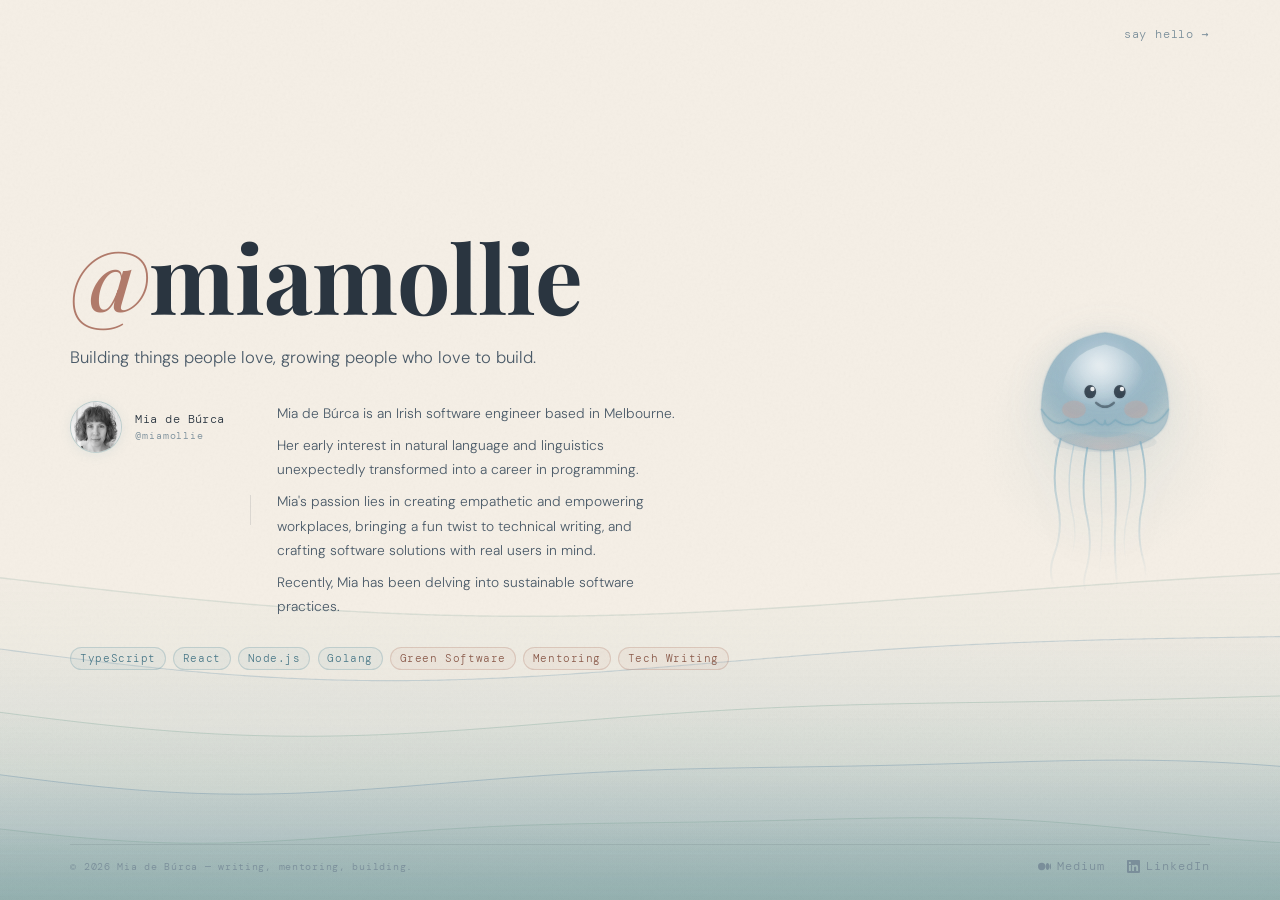
==== commit 3c82abfa: "WIP Redesign" ====
--- a/index.html
+++ b/index.html
@@ -19,15 +19,14 @@
       }
 
       :root {
-        --bg: #0b1120;
-        --teal: #82b5aa;
-        --blue: #629bac;
-        --teal-deep: #3a6860;
-        --mauve: #c09090;
-        --mauve-dim: #9a6e6e;
-        --pearl: #eef3f8;
-        --muted: #506060;
-        --muted-lt: #6d95a1;
+        --bg: #f5efe6;
+        --primary: #6a9aaa;
+        --primary-dim: #4a7888;
+        --accent: #b07a6a;
+        --accent-dim: #8a5a4a;
+        --ink: #2a3540;
+        --ink-mid: #4a5a68;
+        --ink-lt: #7a8e9a;
       }
 
       html,
@@ -38,53 +37,29 @@
 
       body {
         background: var(--bg);
-        color: var(--pearl);
+        color: var(--ink);
         font-family: "DM Sans", sans-serif;
         font-weight: 300;
       }
 
-      /* ── Grain ── */
-      body::after {
+      /* ── Watercolour paper grain ── */
+      body::before {
         content: "";
         position: fixed;
         inset: 0;
-        z-index: 100;
+        z-index: 0;
         pointer-events: none;
-        background-image: url("data:image/svg+xml,%3Csvg viewBox='0 0 200 200' xmlns='http://www.w3.org/2000/svg'%3E%3Cfilter id='n'%3E%3CfeTurbulence type='fractalNoise' baseFrequency='0.85' numOctaves='4' stitchTiles='stitch'/%3E%3C/filter%3E%3Crect width='100%25' height='100%25' filter='url(%23n)' opacity='0.035'/%3E%3C/svg%3E");
-        opacity: 0.55;
-      }
-
-      /* ── Ambient blobs ── */
-      .blob {
+        background-image: url("data:image/svg+xml,%3Csvg viewBox='0 0 512 512' xmlns='http://www.w3.org/2000/svg'%3E%3Cfilter id='p'%3E%3CfeTurbulence type='fractalNoise' baseFrequency='0.65' numOctaves='3' stitchTiles='stitch'/%3E%3CfeColorMatrix type='saturate' values='0'/%3E%3C/filter%3E%3Crect width='100%25' height='100%25' filter='url(%23p)' opacity='0.045'/%3E%3C/svg%3E");
+      }
+
+      /* ── Wave canvas ── */
+      #bg-canvas {
         position: fixed;
-        border-radius: 50%;
-        filter: blur(110px);
+        inset: 0;
+        z-index: 0;
         pointer-events: none;
-        z-index: 0;
-      }
-      .blob-mauve {
-        width: 580px;
-        height: 440px;
-        background: rgba(192, 144, 144, 0.1);
-        top: -120px;
-        left: -100px;
-        animation: drift 17s ease-in-out infinite alternate;
-      }
-      .blob-teal {
-        width: 440px;
-        height: 400px;
-        background: rgba(130, 181, 170, 0.09);
-        bottom: -90px;
-        right: -70px;
-        animation: drift 22s ease-in-out infinite alternate-reverse;
-      }
-      @keyframes drift {
-        from {
-          transform: translate(0, 0) scale(1);
-        }
-        to {
-          transform: translate(28px, 20px) scale(1.07);
-        }
+        width: 100%;
+        height: 100%;
       }
 
       /* ── Shell ── */
@@ -107,45 +82,16 @@
         opacity: 0;
         animation: up 0.7s 0.05s forwards;
       }
-      .badge {
-        display: flex;
-        align-items: center;
-        gap: 0.5rem;
-        font-family: "DM Mono", monospace;
-        font-size: 0.68rem;
-        letter-spacing: 0.14em;
-        text-transform: uppercase;
-        color: var(--mauve);
-        border: 1px solid rgba(192, 144, 144, 0.3);
-        padding: 0.3em 0.85em;
-        border-radius: 999px;
-      }
-      .dot {
-        width: 6px;
-        height: 6px;
-        border-radius: 50%;
-        background: var(--mauve);
-        animation: blink 2.4s ease-in-out infinite;
-      }
-      @keyframes blink {
-        0%,
-        100% {
-          opacity: 1;
-        }
-        50% {
-          opacity: 0.25;
-        }
-      }
       .say-hi {
         font-family: "DM Mono", monospace;
         font-size: 0.72rem;
-        color: var(--muted-lt);
+        color: var(--ink-lt);
         text-decoration: none;
         letter-spacing: 0.07em;
         transition: color 0.2s;
       }
       .say-hi:hover {
-        color: var(--teal);
+        color: var(--primary);
       }
 
       /* ── Main ── */
@@ -156,13 +102,12 @@
         gap: 2rem;
       }
 
-      /* Left */
       .left {
         display: flex;
         flex-direction: column;
       }
 
-      /* ── Big Playfair headline ── */
+      /* ── Headline ── */
       .handle-wrap {
         opacity: 0;
         animation: up 0.85s 0.2s forwards;
@@ -174,12 +119,12 @@
         letter-spacing: -0.01em;
         line-height: 1;
         white-space: nowrap;
-        color: var(--pearl);
+        color: var(--ink);
       }
       .handle .at {
         font-style: italic;
         font-weight: 400;
-        color: var(--mauve);
+        color: var(--accent);
       }
 
       .subtitle {
@@ -190,7 +135,7 @@
       .subtitle p {
         font-size: clamp(0.88rem, 1.3vw, 1.05rem);
         line-height: 1.72;
-        color: var(--muted-lt);
+        color: var(--ink-mid);
         max-width: 500px;
       }
 
@@ -212,25 +157,25 @@
         width: 52px;
         height: 52px;
         border-radius: 50%;
-        border: 1.5px solid rgba(192, 144, 144, 0.32);
-        background: rgba(192, 144, 144, 0.07);
+        border: 1.5px solid rgba(106, 154, 170, 0.35);
+        background: rgba(106, 154, 170, 0.08);
         display: flex;
         align-items: center;
         justify-content: center;
-        box-shadow: 0 0 18px rgba(192, 144, 144, 0.1);
+        box-shadow: 0 2px 12px rgba(106, 154, 170, 0.12);
         overflow: hidden;
       }
       .avatar-ring svg {
         width: 20px;
         height: 20px;
-        color: var(--mauve);
-        opacity: 0.7;
+        color: var(--primary);
+        opacity: 0.65;
       }
       .avatar-ring img {
         width: 100%;
         height: 100%;
         object-fit: cover;
-        filter: grayscale(100%) contrast(0.9) brightness(1.05);
+        filter: grayscale(100%) contrast(0.88) brightness(1.06);
       }
       .avatar-meta {
         display: flex;
@@ -240,32 +185,34 @@
       .avatar-name {
         font-family: "DM Mono", monospace;
         font-size: 0.74rem;
-        color: var(--pearl);
+        color: var(--ink);
         letter-spacing: 0.04em;
       }
       .avatar-sub {
         font-family: "DM Mono", monospace;
         font-size: 0.6rem;
-        color: var(--muted-lt);
+        color: var(--ink-lt);
         letter-spacing: 0.09em;
       }
 
       .vsep {
         width: 1px;
         height: 30px;
-        background: rgba(255, 255, 255, 0.07);
+        background: rgba(42, 53, 64, 0.12);
         align-self: center;
       }
 
       .blurb {
         font-size: 0.86rem;
         line-height: 1.76;
-        color: var(--muted-lt);
+        color: var(--ink-mid);
         max-width: 400px;
       }
-
       .blurb p {
         margin-bottom: 0.5rem;
+      }
+      .blurb p:last-child {
+        margin-bottom: 0;
       }
 
       .chips-row {
@@ -284,24 +231,24 @@
         border-radius: 999px;
         cursor: default;
         transition: all 0.2s;
-        border: 1px solid rgba(130, 181, 170, 0.22);
-        color: var(--blue);
-        background: rgba(130, 181, 170, 0.05);
+        border: 1px solid rgba(106, 154, 170, 0.3);
+        color: var(--primary-dim);
+        background: rgba(106, 154, 170, 0.07);
       }
       .chip:hover {
-        background: rgba(130, 181, 170, 0.14);
-        border-color: rgba(130, 181, 170, 0.5);
-        color: var(--teal);
+        background: rgba(106, 154, 170, 0.16);
+        border-color: rgba(106, 154, 170, 0.55);
+        color: var(--primary);
       }
       .chip.m {
-        border-color: rgba(192, 144, 144, 0.22);
-        color: var(--mauve);
-        background: rgba(192, 144, 144, 0.04);
+        border-color: rgba(176, 122, 106, 0.28);
+        color: var(--accent-dim);
+        background: rgba(176, 122, 106, 0.06);
       }
       .chip.m:hover {
-        background: rgba(192, 144, 144, 0.13);
-        border-color: rgba(192, 144, 144, 0.5);
-        color: var(--mauve);
+        background: rgba(176, 122, 106, 0.14);
+        border-color: rgba(176, 122, 106, 0.55);
+        color: var(--accent);
       }
 
       /* ── Right: Jellyfish ── */
@@ -316,13 +263,13 @@
       }
       .jelly-glow {
         position: absolute;
-        width: 280px;
-        height: 280px;
+        width: 260px;
+        height: 260px;
         border-radius: 50%;
         background: radial-gradient(
           circle,
-          rgba(130, 181, 170, 0.1) 0%,
-          transparent 70%
+          rgba(106, 154, 170, 0.1) 0%,
+          transparent 68%
         );
         top: 50%;
         left: 50%;
@@ -338,18 +285,18 @@
         }
         50% {
           opacity: 1;
-          transform: translate(-50%, -54%) scale(1.1);
+          transform: translate(-50%, -54%) scale(1.08);
         }
       }
 
       .jelly-svg {
         width: clamp(130px, 15vw, 195px);
-        filter: drop-shadow(0 0 16px rgba(130, 181, 170, 0.25));
+        filter: drop-shadow(0 4px 18px rgba(100, 140, 160, 0.18));
       }
 
       .bell {
         animation: bob 4s ease-in-out infinite;
-        transform-origin: 50% 85%;
+        transform-origin: 50% 50%;
       }
       @keyframes bob {
         0%,
@@ -357,36 +304,42 @@
           transform: translateY(0);
         }
         50% {
-          transform: translateY(-8px);
+          transform: translateY(-9px);
         }
       }
 
       .tentacle {
-        animation: wiggle 3.2s ease-in-out infinite;
+        animation: wiggle 3.4s ease-in-out infinite;
         transform-origin: top center;
       }
       .t2 {
-        animation-delay: 0.25s;
+        animation-delay: 0.2s;
       }
       .t3 {
-        animation-delay: 0.5s;
+        animation-delay: 0.4s;
       }
       .t4 {
-        animation-delay: 0.75s;
+        animation-delay: 0.6s;
       }
       .t5 {
+        animation-delay: 0.8s;
+      }
+      .t6 {
         animation-delay: 1s;
+      }
+      .t7 {
+        animation-delay: 1.2s;
       }
       @keyframes wiggle {
         0%,
         100% {
-          transform: skewX(0deg);
-        }
-        30% {
-          transform: skewX(5deg);
+          transform: skewX(0deg) translateX(0);
+        }
+        40% {
+          transform: skewX(6deg) translateX(2px);
         }
         70% {
-          transform: skewX(-5deg);
+          transform: skewX(-5deg) translateX(-2px);
         }
       }
 
@@ -407,14 +360,6 @@
         }
       }
 
-      .jelly-caption {
-        font-family: "DM Mono", monospace;
-        font-size: 0.62rem;
-        color: var(--muted-lt);
-        letter-spacing: 0.12em;
-        text-align: center;
-      }
-
       /* ── Footer ── */
       footer {
         opacity: 0;
@@ -423,12 +368,12 @@
         justify-content: space-between;
         align-items: center;
         padding: 0.9rem 0 1.6rem;
-        border-top: 1px solid rgba(255, 255, 255, 0.05);
+        border-top: 1px solid rgba(42, 53, 64, 0.1);
       }
       .footer-copy {
         font-family: "DM Mono", monospace;
         font-size: 0.64rem;
-        color: var(--muted-lt);
+        color: var(--ink-lt);
         letter-spacing: 0.07em;
       }
       .footer-links {
@@ -442,12 +387,12 @@
         font-family: "DM Mono", monospace;
         font-size: 0.72rem;
         letter-spacing: 0.08em;
-        color: var(--muted-lt);
+        color: var(--ink-lt);
         text-decoration: none;
         transition: color 0.2s;
       }
       .footer-link:hover {
-        color: var(--mauve);
+        color: var(--accent);
       }
       .footer-link svg {
         width: 13px;
@@ -466,7 +411,6 @@
         }
       }
 
-      /* ── Mobile ── */
       @media (max-width: 680px) {
         html,
         body {
@@ -500,8 +444,7 @@
     </style>
   </head>
   <body>
-    <div class="blob blob-mauve"></div>
-    <div class="blob blob-teal"></div>
+    <canvas id="bg-canvas"></canvas>
 
     <div class="shell">
       <header class="topbar">
@@ -546,7 +489,6 @@
                 workplaces, bringing a fun twist to technical writing, and
                 crafting software solutions with real users in mind.
               </p>
-
               <p>
                 Recently, Mia has been delving into sustainable software
                 practices.
@@ -565,140 +507,177 @@
           </div>
         </div>
 
-        <!-- Jellyfish -->
+        <!-- Jellyfish — watercolour style, bob only, no hover twirl, no caption -->
         <div class="right">
           <div class="jelly-glow"></div>
           <svg
             class="jelly-svg"
-            viewBox="0 0 140 170"
+            viewBox="0 0 130 190"
             xmlns="http://www.w3.org/2000/svg"
             fill="none"
           >
+            <defs>
+              <radialGradient id="bellG" cx="48%" cy="30%" r="60%">
+                <stop offset="0%" stop-color="#c8d8e0" stop-opacity="0.95" />
+                <stop offset="45%" stop-color="#9ab8c8" stop-opacity="0.70" />
+                <stop offset="100%" stop-color="#6a9ab0" stop-opacity="0.25" />
+              </radialGradient>
+              <radialGradient id="domeG" cx="42%" cy="25%" r="55%">
+                <stop offset="0%" stop-color="white" stop-opacity="0.55" />
+                <stop offset="100%" stop-color="white" stop-opacity="0" />
+              </radialGradient>
+              <radialGradient id="blushG" cx="50%" cy="90%" r="50%">
+                <stop offset="0%" stop-color="#e0c0b8" stop-opacity="0.30" />
+                <stop offset="100%" stop-color="#e0c0b8" stop-opacity="0" />
+              </radialGradient>
+              <linearGradient id="tentG1" x1="0%" y1="0%" x2="10%" y2="100%">
+                <stop offset="0%" stop-color="#7aaabf" stop-opacity="0.65" />
+                <stop offset="100%" stop-color="#7aaabf" stop-opacity="0" />
+              </linearGradient>
+              <linearGradient id="tentG2" x1="0%" y1="0%" x2="5%" y2="100%">
+                <stop offset="0%" stop-color="#8ab5c8" stop-opacity="0.50" />
+                <stop offset="100%" stop-color="#8ab5c8" stop-opacity="0" />
+              </linearGradient>
+              <filter
+                id="jellySoft"
+                x="-15%"
+                y="-15%"
+                width="130%"
+                height="130%"
+              >
+                <feGaussianBlur stdDeviation="0.6" result="blur" />
+                <feComposite in="SourceGraphic" in2="blur" operator="over" />
+              </filter>
+            </defs>
+
             <ellipse
-              cx="70"
-              cy="83"
-              rx="44"
-              ry="9"
-              fill="rgba(130,181,170,0.06)"
+              cx="65"
+              cy="90"
+              rx="35"
+              ry="7"
+              fill="rgba(90,130,155,0.08)"
             />
-            <g class="bell">
-              <path
-                d="M26 72 Q26 28 70 22 Q114 28 114 72 Q114 95 70 99 Q26 95 26 72Z"
+
+            <g class="bell" filter="url(#jellySoft)">
+              <path
+                d="M22 68 Q22 22 65 16 Q108 22 108 68 Q108 92 65 96 Q22 92 22 68Z"
                 fill="url(#bellG)"
-                stroke="rgba(130,181,170,0.3)"
-                stroke-width="1.2"
-              />
-              <path
-                d="M40 64 Q40 36 70 30 Q100 36 100 64 Q100 79 70 81 Q40 79 40 64Z"
+              />
+              <path
+                d="M22 68 Q22 92 65 96 Q108 92 108 68 Q90 85 65 87 Q40 85 22 68Z"
+                fill="url(#blushG)"
+              />
+              <path
+                d="M36 60 Q36 30 65 24 Q94 30 94 60 Q94 76 65 78 Q36 76 36 60Z"
                 fill="url(#domeG)"
-                opacity="0.4"
-              />
-              <!-- mauve cheek blushes -->
+              />
+              <path
+                d="M22 68 Q22 22 65 16 Q108 22 108 68 Q108 92 65 96 Q22 92 22 68Z"
+                stroke="rgba(100,150,175,0.18)"
+                stroke-width="0.8"
+              />
               <ellipse
                 class="spot"
-                cx="50"
-                cy="71"
-                rx="7.5"
-                ry="5.5"
-                fill="rgba(192,144,144,0.32)"
+                cx="44"
+                cy="68"
+                rx="8"
+                ry="6"
+                fill="rgba(210,160,150,0.28)"
               />
               <ellipse
                 class="spot spot2"
-                cx="90"
-                cy="71"
-                rx="7.5"
-                ry="5.5"
-                fill="rgba(192,144,144,0.32)"
-              />
-              <!-- eyes -->
+                cx="86"
+                cy="68"
+                rx="8"
+                ry="6"
+                fill="rgba(210,160,150,0.28)"
+              />
               <ellipse
-                cx="59"
-                cy="59"
-                rx="4.5"
-                ry="5"
-                fill="rgba(8,14,28,0.75)"
+                cx="55"
+                cy="56"
+                rx="4"
+                ry="4.5"
+                fill="rgba(30,42,55,0.78)"
               />
               <ellipse
-                cx="81"
-                cy="59"
-                rx="4.5"
-                ry="5"
-                fill="rgba(8,14,28,0.75)"
-              />
-              <circle cx="60.8" cy="57" r="1.6" fill="white" opacity="0.9" />
-              <circle cx="82.8" cy="57" r="1.6" fill="white" opacity="0.9" />
-              <!-- smile -->
-              <path
-                d="M63 67.5 Q70 73.5 77 67.5"
-                stroke="rgba(8,14,28,0.5)"
-                stroke-width="1.8"
+                cx="75"
+                cy="56"
+                rx="4"
+                ry="4.5"
+                fill="rgba(30,42,55,0.78)"
+              />
+              <circle cx="56.5" cy="54.2" r="1.5" fill="white" opacity="0.9" />
+              <circle cx="76.5" cy="54.2" r="1.5" fill="white" opacity="0.9" />
+              <path
+                d="M59 63.5 Q65 69 71 63.5"
+                stroke="rgba(30,42,55,0.45)"
+                stroke-width="1.6"
                 stroke-linecap="round"
                 fill="none"
               />
-              <!-- hem ruffle in teal -->
-              <path
-                d="M26 72 Q35 85 44 78 Q53 85 62 78 Q70 85 70 78 Q70 85 78 78 Q87 85 96 78 Q105 85 114 72"
-                stroke="rgba(130,181,170,0.45)"
-                stroke-width="1.3"
+              <path
+                d="M22 68 Q31 82 40 75 Q49 82 58 75 Q65 82 65 75 Q65 82 72 75 Q81 82 90 75 Q99 82 108 68"
+                stroke="rgba(100,155,178,0.3)"
+                stroke-width="1.1"
                 fill="none"
                 stroke-linecap="round"
               />
             </g>
-            <!-- tentacles -->
+
             <g class="bell">
               <path
                 class="tentacle"
-                d="M43 91 Q37 110 44 124 Q49 137 43 150"
-                stroke="url(#tentG)"
-                stroke-width="2.2"
+                d="M35 88 Q28 112 33 132 Q37 150 30 168 Q26 180 32 190"
+                stroke="url(#tentG1)"
+                stroke-width="1.4"
                 stroke-linecap="round"
               />
               <path
                 class="tentacle t2"
-                d="M55 95 Q49 115 56 129 Q61 141 55 154"
-                stroke="url(#tentG)"
-                stroke-width="1.7"
+                d="M44 92 Q38 118 43 138 Q47 155 41 172"
+                stroke="url(#tentG2)"
+                stroke-width="1.0"
                 stroke-linecap="round"
-                opacity="0.78"
+                opacity="0.8"
               />
               <path
                 class="tentacle t3"
-                d="M70 97 Q70 117 70 131 Q69 143 68 157"
-                stroke="url(#tentG)"
-                stroke-width="2.2"
+                d="M53 94 Q48 122 53 142 Q57 160 52 178 Q49 188 54 195"
+                stroke="url(#tentG1)"
+                stroke-width="1.3"
                 stroke-linecap="round"
               />
               <path
                 class="tentacle t4"
-                d="M85 95 Q91 115 84 129 Q79 141 85 154"
-                stroke="url(#tentG)"
-                stroke-width="1.7"
+                d="M62 96 Q62 124 63 144 Q63 162 61 180"
+                stroke="url(#tentG2)"
+                stroke-width="1.0"
                 stroke-linecap="round"
-                opacity="0.78"
+                opacity="0.75"
               />
               <path
                 class="tentacle t5"
-                d="M97 91 Q103 110 96 124 Q91 137 97 150"
-                stroke="url(#tentG)"
-                stroke-width="2.2"
+                d="M71 96 Q73 126 72 146 Q71 165 73 183 Q74 192 70 198"
+                stroke="url(#tentG1)"
+                stroke-width="1.4"
                 stroke-linecap="round"
               />
+              <path
+                class="tentacle t6"
+                d="M80 94 Q85 120 80 140 Q76 158 80 174"
+                stroke="url(#tentG2)"
+                stroke-width="1.0"
+                stroke-linecap="round"
+                opacity="0.8"
+              />
+              <path
+                class="tentacle t7"
+                d="M89 90 Q95 114 90 134 Q86 152 91 170 Q95 182 89 192"
+                stroke="url(#tentG1)"
+                stroke-width="1.3"
+                stroke-linecap="round"
+              />
             </g>
-            <defs>
-              <radialGradient id="bellG" cx="50%" cy="32%" r="62%">
-                <stop offset="0%" stop-color="#c09090" stop-opacity="0.28" />
-                <stop offset="50%" stop-color="#82b5aa" stop-opacity="0.2" />
-                <stop offset="100%" stop-color="#629bac" stop-opacity="0.05" />
-              </radialGradient>
-              <radialGradient id="domeG" cx="50%" cy="28%" r="60%">
-                <stop offset="0%" stop-color="white" stop-opacity="0.18" />
-                <stop offset="100%" stop-color="white" stop-opacity="0" />
-              </radialGradient>
-              <linearGradient id="tentG" x1="0%" y1="0%" x2="0%" y2="100%">
-                <stop offset="0%" stop-color="#82b5aa" stop-opacity="0.75" />
-                <stop offset="100%" stop-color="#82b5aa" stop-opacity="0.04" />
-              </linearGradient>
-            </defs>
           </svg>
         </div>
       </main>
@@ -737,5 +716,125 @@
         </div>
       </footer>
     </div>
+
+    <script>
+      const canvas = document.getElementById("bg-canvas");
+      const ctx = canvas.getContext("2d");
+      let W,
+        H,
+        t = 0;
+
+      function resize() {
+        W = canvas.width = window.innerWidth;
+        H = canvas.height = window.innerHeight;
+      }
+      window.addEventListener("resize", resize);
+      resize();
+
+      // Wave colours sampled from the LinkedIn cover image:
+      // muted sage-green and muted slate-blue, both desaturated and soft
+      const layers = [
+        {
+          amp: 32,
+          freq: 0.0022,
+          speed: 0.14,
+          yBase: 0.64,
+          r: 148,
+          g: 178,
+          b: 168,
+          a: 0.18,
+          lw: 1.4,
+        }, // sage-green, back
+        {
+          amp: 26,
+          freq: 0.003,
+          speed: 0.1,
+          yBase: 0.72,
+          r: 110,
+          g: 148,
+          b: 172,
+          a: 0.2,
+          lw: 1.1,
+        }, // slate-blue
+        {
+          amp: 20,
+          freq: 0.0038,
+          speed: 0.17,
+          yBase: 0.79,
+          r: 130,
+          g: 168,
+          b: 155,
+          a: 0.24,
+          lw: 1.0,
+        }, // sage-green, mid
+        {
+          amp: 16,
+          freq: 0.0048,
+          speed: 0.12,
+          yBase: 0.86,
+          r: 90,
+          g: 132,
+          b: 162,
+          a: 0.28,
+          lw: 0.8,
+        }, // slate-blue
+        {
+          amp: 12,
+          freq: 0.0058,
+          speed: 0.19,
+          yBase: 0.92,
+          r: 120,
+          g: 160,
+          b: 148,
+          a: 0.32,
+          lw: 0.7,
+        }, // sage-green, front
+      ];
+
+      function draw() {
+        ctx.clearRect(0, 0, W, H);
+
+        layers.forEach((l) => {
+          const yMid = H * l.yBase;
+
+          // Filled area below wave, fading from transparent at crest to colour at bottom
+          ctx.beginPath();
+          ctx.moveTo(0, H);
+          for (let x = 0; x <= W; x += 4) {
+            const y =
+              yMid +
+              Math.sin(x * l.freq + t * l.speed) * l.amp +
+              Math.sin(x * l.freq * 1.8 + t * l.speed * 0.55) * l.amp * 0.38;
+            ctx.lineTo(x, y);
+          }
+          ctx.lineTo(W, H);
+          ctx.closePath();
+
+          const grad = ctx.createLinearGradient(0, yMid - l.amp * 2, 0, H);
+          grad.addColorStop(0, `rgba(${l.r},${l.g},${l.b},0)`);
+          grad.addColorStop(1, `rgba(${l.r},${l.g},${l.b},${l.a})`);
+          ctx.fillStyle = grad;
+          ctx.fill();
+
+          // Soft line along the crest
+          ctx.beginPath();
+          for (let x = 0; x <= W; x += 4) {
+            const y =
+              yMid +
+              Math.sin(x * l.freq + t * l.speed) * l.amp +
+              Math.sin(x * l.freq * 1.8 + t * l.speed * 0.55) * l.amp * 0.38;
+            x === 0 ? ctx.moveTo(x, y) : ctx.lineTo(x, y);
+          }
+          ctx.strokeStyle = `rgba(${l.r},${l.g},${l.b},${l.a * 1.5})`;
+          ctx.lineWidth = l.lw;
+          ctx.stroke();
+        });
+
+        t += 0.012;
+        requestAnimationFrame(draw);
+      }
+
+      draw();
+    </script>
   </body>
 </html>
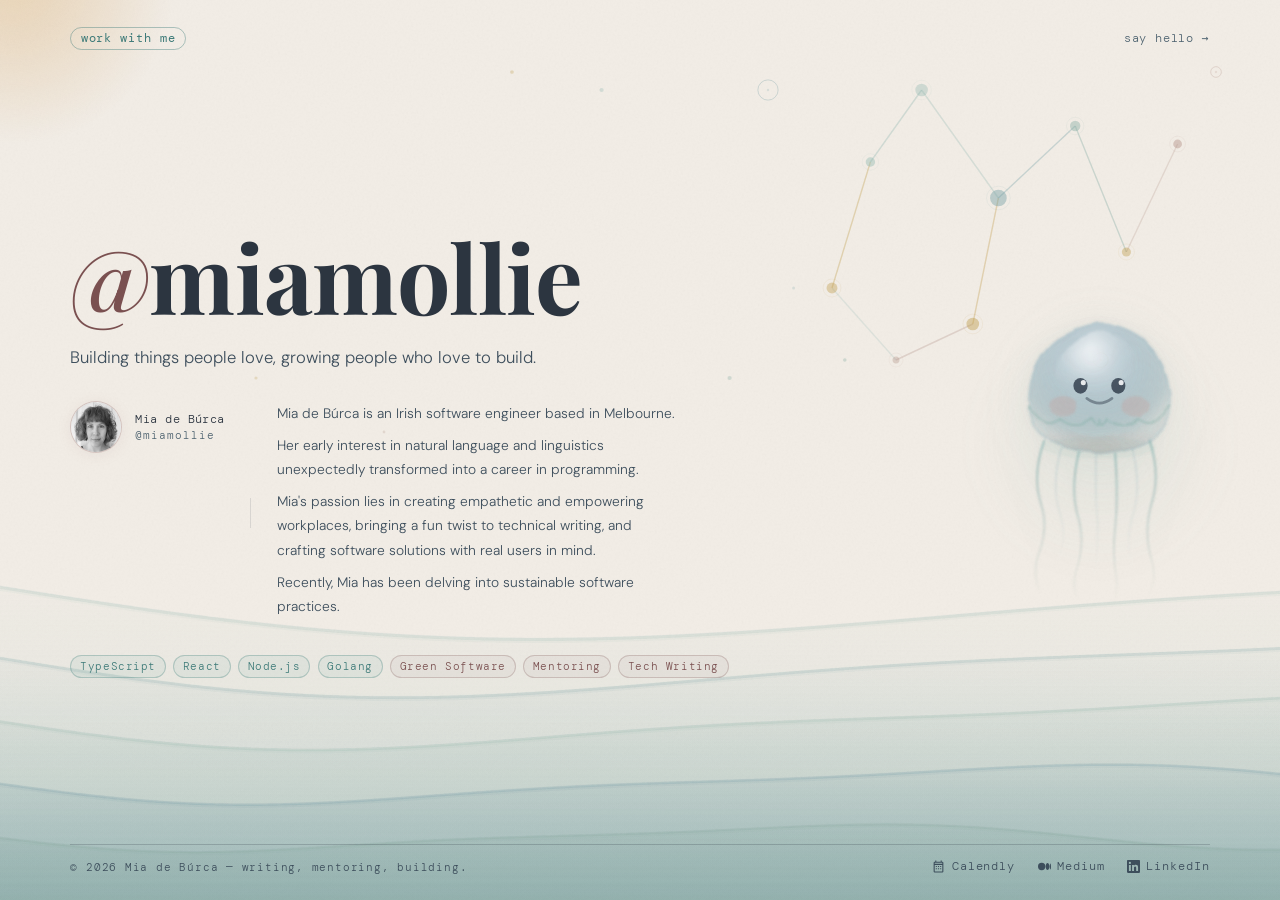
==== commit 7d297c54: "extract shared css" ====
--- a/index.html
+++ b/index.html
@@ -4,110 +4,30 @@
     <meta charset="UTF-8" />
     <meta name="viewport" content="width=device-width, initial-scale=1.0" />
     <title>@miamollie</title>
+    <meta
+      name="description"
+      content="Mia de Búrca — Irish software engineer based in Melbourne. Building things people love, growing people who love to build."
+    />
+    <link rel="icon" type="image/png" sizes="16x16" href="favicon.png" />
     <link rel="preconnect" href="https://fonts.googleapis.com" />
     <link
       href="https://fonts.googleapis.com/css2?family=Playfair+Display:ital,wght@0,400;0,700;1,400&family=DM+Mono:wght@300;400;500&family=DM+Sans:ital,wght@0,300;0,400;1,300&display=swap"
       rel="stylesheet"
     />
+    <link rel="stylesheet" href="shared.css" />
     <style>
-      *,
-      *::before,
-      *::after {
-        box-sizing: border-box;
-        margin: 0;
-        padding: 0;
-      }
-
-      :root {
-        --bg: #f5efe6;
-        --primary: #6a9aaa;
-        --primary-dim: #4a7888;
-        --accent: #b07a6a;
-        --accent-dim: #8a5a4a;
-        --ink: #2a3540;
-        --ink-mid: #4a5a68;
-        --ink-lt: #7a8e9a;
-      }
-
-      html,
-      body {
-        height: 100%;
-        overflow: hidden;
-      }
-
-      body {
-        background: var(--bg);
-        color: var(--ink);
-        font-family: "DM Sans", sans-serif;
-        font-weight: 300;
-      }
-
-      /* ── Watercolour paper grain ── */
-      body::before {
-        content: "";
-        position: fixed;
-        inset: 0;
-        z-index: 0;
-        pointer-events: none;
-        background-image: url("data:image/svg+xml,%3Csvg viewBox='0 0 512 512' xmlns='http://www.w3.org/2000/svg'%3E%3Cfilter id='p'%3E%3CfeTurbulence type='fractalNoise' baseFrequency='0.65' numOctaves='3' stitchTiles='stitch'/%3E%3CfeColorMatrix type='saturate' values='0'/%3E%3C/filter%3E%3Crect width='100%25' height='100%25' filter='url(%23p)' opacity='0.045'/%3E%3C/svg%3E");
-      }
-
-      /* ── Wave canvas ── */
-      #bg-canvas {
-        position: fixed;
-        inset: 0;
-        z-index: 0;
-        pointer-events: none;
-        width: 100%;
-        height: 100%;
-      }
-
-      /* ── Shell ── */
-      .shell {
-        position: relative;
-        z-index: 1;
-        width: 100vw;
-        height: 100vh;
-        display: grid;
-        grid-template-rows: auto 1fr auto;
-        padding: 0 clamp(1.6rem, 5.5vw, 4.5rem);
-      }
-
-      /* ── Top bar ── */
-      .topbar {
-        display: flex;
-        justify-content: flex-end;
-        align-items: center;
-        padding: 1.7rem 0 0.8rem;
-        opacity: 0;
-        animation: up 0.7s 0.05s forwards;
-      }
-      .say-hi {
-        font-family: "DM Mono", monospace;
-        font-size: 0.72rem;
-        color: var(--ink-lt);
-        text-decoration: none;
-        letter-spacing: 0.07em;
-        transition: color 0.2s;
-      }
-      .say-hi:hover {
-        color: var(--primary);
-      }
-
       /* ── Main ── */
       .main {
         display: grid;
-        grid-template-columns: 1fr 210px;
+        grid-template-columns: 1fr 220px;
         align-items: center;
         gap: 2rem;
       }
-
       .left {
         display: flex;
         flex-direction: column;
       }
 
-      /* ── Headline ── */
       .handle-wrap {
         opacity: 0;
         animation: up 0.85s 0.2s forwards;
@@ -121,11 +41,6 @@
         white-space: nowrap;
         color: var(--ink);
       }
-      .handle .at {
-        font-style: italic;
-        font-weight: 400;
-        color: var(--accent);
-      }
 
       .subtitle {
         opacity: 0;
@@ -157,25 +72,25 @@
         width: 52px;
         height: 52px;
         border-radius: 50%;
-        border: 1.5px solid rgba(106, 154, 170, 0.35);
-        background: rgba(106, 154, 170, 0.08);
+        border: 1.5px solid rgba(170, 136, 136, 0.35);
+        background: rgba(170, 136, 136, 0.08);
         display: flex;
         align-items: center;
         justify-content: center;
-        box-shadow: 0 2px 12px rgba(106, 154, 170, 0.12);
+        box-shadow: 0 2px 14px rgba(170, 136, 136, 0.12);
         overflow: hidden;
       }
       .avatar-ring svg {
         width: 20px;
         height: 20px;
-        color: var(--primary);
-        opacity: 0.65;
+        color: var(--mauve-ink);
+        opacity: 0.7;
       }
       .avatar-ring img {
         width: 100%;
         height: 100%;
         object-fit: cover;
-        filter: grayscale(100%) contrast(0.88) brightness(1.06);
+        filter: grayscale(100%) contrast(0.88) brightness(1.05);
       }
       .avatar-meta {
         display: flex;
@@ -190,7 +105,7 @@
       }
       .avatar-sub {
         font-family: "DM Mono", monospace;
-        font-size: 0.6rem;
+        font-size: 0.68rem;
         color: var(--ink-lt);
         letter-spacing: 0.09em;
       }
@@ -198,7 +113,7 @@
       .vsep {
         width: 1px;
         height: 30px;
-        background: rgba(42, 53, 64, 0.12);
+        background: rgba(44, 53, 64, 0.12);
         align-self: center;
       }
 
@@ -210,9 +125,6 @@
       }
       .blurb p {
         margin-bottom: 0.5rem;
-      }
-      .blurb p:last-child {
-        margin-bottom: 0;
       }
 
       .chips-row {
@@ -229,38 +141,26 @@
         letter-spacing: 0.055em;
         padding: 0.3em 0.82em;
         border-radius: 999px;
-        cursor: default;
         transition: all 0.2s;
-        border: 1px solid rgba(106, 154, 170, 0.3);
-        color: var(--primary-dim);
-        background: rgba(106, 154, 170, 0.07);
-      }
-      .chip:hover {
-        background: rgba(106, 154, 170, 0.16);
-        border-color: rgba(106, 154, 170, 0.55);
-        color: var(--primary);
+        border: 1px solid rgba(61, 122, 120, 0.3);
+        color: var(--teal-ink);
+        background: rgba(122, 172, 170, 0.1);
       }
       .chip.m {
-        border-color: rgba(176, 122, 106, 0.28);
-        color: var(--accent-dim);
-        background: rgba(176, 122, 106, 0.06);
-      }
-      .chip.m:hover {
-        background: rgba(176, 122, 106, 0.14);
-        border-color: rgba(176, 122, 106, 0.55);
-        color: var(--accent);
-      }
-
-      /* ── Right: Jellyfish ── */
+        border-color: rgba(122, 80, 80, 0.25);
+        color: var(--mauve-ink);
+        background: rgba(170, 136, 136, 0.08);
+      }
+
       .right {
         opacity: 0;
         animation: up 0.9s 0.38s forwards;
         display: flex;
         flex-direction: column;
         align-items: center;
-        gap: 0.65rem;
         position: relative;
       }
+
       .jelly-glow {
         position: absolute;
         width: 260px;
@@ -268,14 +168,15 @@
         border-radius: 50%;
         background: radial-gradient(
           circle,
-          rgba(106, 154, 170, 0.1) 0%,
+          rgba(122, 172, 170, 0.12) 0%,
           transparent 68%
         );
         top: 50%;
         left: 50%;
         transform: translate(-50%, -54%);
         pointer-events: none;
-        animation: gpulse 4.5s ease-in-out infinite;
+        animation: gpulse 5s ease-in-out infinite;
+        filter: blur(18px);
       }
       @keyframes gpulse {
         0%,
@@ -290,151 +191,133 @@
       }
 
       .jelly-svg {
-        width: clamp(130px, 15vw, 195px);
-        filter: drop-shadow(0 4px 18px rgba(100, 140, 160, 0.18));
+        width: clamp(130px, 16vw, 210px);
+        filter: drop-shadow(0 8px 24px rgba(122, 172, 170, 0.18))
+          drop-shadow(0 2px 6px rgba(170, 136, 136, 0.1));
       }
 
       .bell {
-        animation: bob 4s ease-in-out infinite;
+        animation: bob 5s ease-in-out infinite;
         transform-origin: 50% 50%;
       }
       @keyframes bob {
         0%,
         100% {
-          transform: translateY(0);
-        }
-        50% {
-          transform: translateY(-9px);
+          transform: translateY(0) rotate(0deg);
+        }
+        40% {
+          transform: translateY(-10px) rotate(0.6deg);
+        }
+        70% {
+          transform: translateY(-6px) rotate(-0.4deg);
         }
       }
 
       .tentacle {
-        animation: wiggle 3.4s ease-in-out infinite;
+        animation: wiggle 3.8s ease-in-out infinite;
         transform-origin: top center;
       }
       .t2 {
-        animation-delay: 0.2s;
+        animation-delay: 0.3s;
       }
       .t3 {
-        animation-delay: 0.4s;
+        animation-delay: 0.6s;
       }
       .t4 {
-        animation-delay: 0.6s;
+        animation-delay: 0.9s;
       }
       .t5 {
-        animation-delay: 0.8s;
+        animation-delay: 1.2s;
       }
       .t6 {
-        animation-delay: 1s;
+        animation-delay: 0.45s;
       }
       .t7 {
-        animation-delay: 1.2s;
+        animation-delay: 0.75s;
       }
       @keyframes wiggle {
         0%,
         100% {
           transform: skewX(0deg) translateX(0);
         }
-        40% {
-          transform: skewX(6deg) translateX(2px);
+        35% {
+          transform: skewX(4deg) translateX(1.5px);
         }
         70% {
-          transform: skewX(-5deg) translateX(-2px);
+          transform: skewX(-3.5deg) translateX(-1px);
         }
       }
 
       .spot {
-        animation: spotblink 5s ease-in-out infinite;
+        animation: spotblink 6s ease-in-out infinite;
       }
       .spot2 {
-        animation-delay: 1.8s;
+        animation-delay: 2.2s;
       }
       @keyframes spotblink {
         0%,
-        88%,
+        85%,
         100% {
           opacity: 1;
         }
-        93% {
-          opacity: 0.2;
-        }
-      }
-
-      /* ── Footer ── */
-      footer {
-        opacity: 0;
-        animation: up 0.8s 0.78s forwards;
-        display: flex;
-        justify-content: space-between;
-        align-items: center;
-        padding: 0.9rem 0 1.6rem;
-        border-top: 1px solid rgba(42, 53, 64, 0.1);
-      }
-      .footer-copy {
-        font-family: "DM Mono", monospace;
-        font-size: 0.64rem;
-        color: var(--ink-lt);
-        letter-spacing: 0.07em;
-      }
-      .footer-links {
-        display: flex;
-        gap: 1.4rem;
-      }
-      .footer-link {
-        display: flex;
-        align-items: center;
-        gap: 0.4rem;
-        font-family: "DM Mono", monospace;
-        font-size: 0.72rem;
-        letter-spacing: 0.08em;
-        color: var(--ink-lt);
-        text-decoration: none;
-        transition: color 0.2s;
-      }
-      .footer-link:hover {
-        color: var(--accent);
-      }
-      .footer-link svg {
-        width: 13px;
-        height: 13px;
-        flex-shrink: 0;
-      }
-
-      @keyframes up {
-        from {
-          opacity: 0;
-          transform: translateY(14px);
-        }
-        to {
-          opacity: 1;
-          transform: translateY(0);
+        92% {
+          opacity: 0.25;
+        }
+      }
+
+      .footer-link.work-with-me {
+        color: var(--teal-ink);
+        border: 1px solid rgba(61, 122, 120, 0.4);
+        padding: 0.25em 0.8em;
+        border-radius: 999px;
+        font-weight: 400;
+      }
+      .footer-link.work-with-me:hover {
+        background: rgba(122, 172, 170, 0.12);
+        border-color: rgba(61, 122, 120, 0.7);
+        color: var(--ink);
+      }
+
+      @media (prefers-reduced-motion: reduce) {
+        .bell,
+        .tentacle,
+        .spot,
+        .jelly-glow {
+          animation: none !important;
         }
       }
 
       @media (max-width: 680px) {
+        .main {
+          grid-template-columns: 1fr;
+        }
+        .right {
+          order: -1;
+          padding-top: 1.5rem;
+        }
+        .handle {
+          font-size: clamp(2rem, 10vw, 3.2rem);
+          white-space: normal;
+        }
+        .vsep {
+          display: none;
+        }
+
+        #wave-canvas {
+          display: none;
+        }
+
         html,
         body {
           overflow: auto;
           height: auto;
         }
+
         .shell {
           height: auto;
           padding: 0 1.4rem;
         }
-        .main {
-          grid-template-columns: 1fr;
-        }
-        .right {
-          order: -1;
-          padding-top: 1.5rem;
-        }
-        .handle {
-          font-size: clamp(2rem, 10vw, 3.2rem);
-          white-space: normal;
-        }
-        .vsep {
-          display: none;
-        }
+
         footer {
           flex-direction: column;
           align-items: flex-start;
@@ -444,27 +327,26 @@
     </style>
   </head>
   <body>
-    <canvas id="bg-canvas"></canvas>
+    <canvas id="wave-canvas"></canvas>
+
+    <a href="#main-content" class="skip-link">Skip to main content</a>
 
     <div class="shell">
       <header class="topbar">
-        <a href="mailto:miamollie+websitecontact@gmail.com" class="say-hi"
-          >say hello →</a
-        >
+        <a href="contact.html" class="footer-link work-with-me">work with me</a>
+        <a href="contact.html" class="say-hi">say hello →</a>
       </header>
 
-      <main class="main">
+      <main class="main" id="main-content">
         <div class="left">
           <div class="handle-wrap">
             <div class="handle"><span class="at">@</span>miamollie</div>
           </div>
-
           <div class="subtitle">
             <p>
               Building things people love, growing people who love to build.
             </p>
           </div>
-
           <div class="meta-row">
             <div class="avatar-block">
               <div class="avatar-ring">
@@ -495,7 +377,6 @@
               </p>
             </div>
           </div>
-
           <div class="chips-row">
             <span class="chip">TypeScript</span>
             <span class="chip">React</span>
@@ -507,176 +388,235 @@
           </div>
         </div>
 
-        <!-- Jellyfish — watercolour style, bob only, no hover twirl, no caption -->
+        <!-- Watercolour jellyfish -->
         <div class="right">
           <div class="jelly-glow"></div>
           <svg
             class="jelly-svg"
-            viewBox="0 0 130 190"
+            viewBox="0 0 130 200"
             xmlns="http://www.w3.org/2000/svg"
             fill="none"
           >
             <defs>
-              <radialGradient id="bellG" cx="48%" cy="30%" r="60%">
-                <stop offset="0%" stop-color="#c8d8e0" stop-opacity="0.95" />
-                <stop offset="45%" stop-color="#9ab8c8" stop-opacity="0.70" />
-                <stop offset="100%" stop-color="#6a9ab0" stop-opacity="0.25" />
+              <!-- Bell: cool blue-grey watercolour wash -->
+              <radialGradient id="bellG" cx="46%" cy="28%" r="64%">
+                <stop offset="0%" stop-color="#cdd8e0" stop-opacity="0.92" />
+                <stop offset="40%" stop-color="#a8c0cc" stop-opacity="0.72" />
+                <stop offset="80%" stop-color="#88aab8" stop-opacity="0.45" />
+                <stop offset="100%" stop-color="#6a96a8" stop-opacity="0.18" />
               </radialGradient>
-              <radialGradient id="domeG" cx="42%" cy="25%" r="55%">
-                <stop offset="0%" stop-color="white" stop-opacity="0.55" />
+              <!-- Inner dome highlight: white wash -->
+              <radialGradient id="domeG" cx="40%" cy="22%" r="54%">
+                <stop offset="0%" stop-color="white" stop-opacity="0.62" />
+                <stop offset="60%" stop-color="white" stop-opacity="0.12" />
                 <stop offset="100%" stop-color="white" stop-opacity="0" />
               </radialGradient>
-              <radialGradient id="blushG" cx="50%" cy="90%" r="50%">
-                <stop offset="0%" stop-color="#e0c0b8" stop-opacity="0.30" />
-                <stop offset="100%" stop-color="#e0c0b8" stop-opacity="0" />
+              <!-- Blush: warm mauve at base of bell -->
+              <radialGradient id="blushG" cx="50%" cy="88%" r="55%">
+                <stop offset="0%" stop-color="#c8a0a0" stop-opacity="0.28" />
+                <stop offset="100%" stop-color="#c8a0a0" stop-opacity="0" />
               </radialGradient>
-              <linearGradient id="tentG1" x1="0%" y1="0%" x2="10%" y2="100%">
-                <stop offset="0%" stop-color="#7aaabf" stop-opacity="0.65" />
-                <stop offset="100%" stop-color="#7aaabf" stop-opacity="0" />
+              <!-- Sage tint lower bell -->
+              <radialGradient id="sageG" cx="50%" cy="100%" r="50%">
+                <stop offset="0%" stop-color="#8aaa9a" stop-opacity="0.20" />
+                <stop offset="100%" stop-color="#8aaa9a" stop-opacity="0" />
+              </radialGradient>
+              <!-- Tentacle: teal fading to transparent -->
+              <linearGradient id="tentG" x1="0%" y1="0%" x2="5%" y2="100%">
+                <stop offset="0%" stop-color="#7aacaa" stop-opacity="0.58" />
+                <stop offset="55%" stop-color="#88aaaa" stop-opacity="0.28" />
+                <stop offset="100%" stop-color="#8aaa9a" stop-opacity="0" />
               </linearGradient>
-              <linearGradient id="tentG2" x1="0%" y1="0%" x2="5%" y2="100%">
-                <stop offset="0%" stop-color="#8ab5c8" stop-opacity="0.50" />
-                <stop offset="100%" stop-color="#8ab5c8" stop-opacity="0" />
+              <linearGradient id="tentG2" x1="0%" y1="0%" x2="0%" y2="100%">
+                <stop offset="0%" stop-color="#9ab8c0" stop-opacity="0.44" />
+                <stop offset="100%" stop-color="#9ab8c0" stop-opacity="0" />
               </linearGradient>
-              <filter
-                id="jellySoft"
-                x="-15%"
-                y="-15%"
-                width="130%"
-                height="130%"
-              >
-                <feGaussianBlur stdDeviation="0.6" result="blur" />
-                <feComposite in="SourceGraphic" in2="blur" operator="over" />
+              <!-- Watercolour edge blur filter -->
+              <filter id="wcBlur" x="-8%" y="-8%" width="116%" height="116%">
+                <feTurbulence
+                  type="fractalNoise"
+                  baseFrequency="0.04 0.06"
+                  numOctaves="3"
+                  seed="5"
+                  result="noise"
+                />
+                <feDisplacementMap
+                  in="SourceGraphic"
+                  in2="noise"
+                  scale="3"
+                  xChannelSelector="R"
+                  yChannelSelector="G"
+                  result="displaced"
+                />
+                <feGaussianBlur in="displaced" stdDeviation="0.8" />
+              </filter>
+              <!-- Softer blur for tentacles -->
+              <filter id="tentBlur">
+                <feGaussianBlur stdDeviation="0.6" />
               </filter>
             </defs>
 
+            <!-- Soft under-shadow -->
             <ellipse
               cx="65"
-              cy="90"
-              rx="35"
+              cy="96"
+              rx="36"
               ry="7"
-              fill="rgba(90,130,155,0.08)"
+              fill="rgba(122,172,170,0.08)"
+              filter="url(#wcBlur)"
             />
 
-            <g class="bell" filter="url(#jellySoft)">
-              <path
-                d="M22 68 Q22 22 65 16 Q108 22 108 68 Q108 92 65 96 Q22 92 22 68Z"
+            <!-- Bell group — all animated together -->
+            <g class="bell">
+              <!-- Bell body with watercolour displacement -->
+              <path
+                filter="url(#wcBlur)"
+                d="M20 70 Q20 24 65 17 Q110 24 110 70 Q110 96 65 100 Q20 96 20 70Z"
                 fill="url(#bellG)"
               />
-              <path
-                d="M22 68 Q22 92 65 96 Q108 92 108 68 Q90 85 65 87 Q40 85 22 68Z"
+
+              <!-- Blush overlay -->
+              <path
+                filter="url(#wcBlur)"
+                d="M20 70 Q20 96 65 100 Q110 96 110 70 Q88 88 65 90 Q42 88 20 70Z"
                 fill="url(#blushG)"
               />
-              <path
-                d="M36 60 Q36 30 65 24 Q94 30 94 60 Q94 76 65 78 Q36 76 36 60Z"
+
+              <!-- Sage tint overlay -->
+              <path
+                filter="url(#wcBlur)"
+                d="M20 70 Q20 96 65 100 Q110 96 110 70 Q88 88 65 90 Q42 88 20 70Z"
+                fill="url(#sageG)"
+              />
+
+              <!-- Inner dome highlight — the "wet" look -->
+              <path
+                filter="url(#wcBlur)"
+                d="M36 60 Q36 28 65 22 Q94 28 94 60 Q94 78 65 80 Q36 78 36 60Z"
                 fill="url(#domeG)"
               />
-              <path
-                d="M22 68 Q22 22 65 16 Q108 22 108 68 Q108 92 65 96 Q22 92 22 68Z"
-                stroke="rgba(100,150,175,0.18)"
-                stroke-width="0.8"
-              />
+
+              <!-- Very soft rim — irregular like a painted edge -->
+              <path
+                filter="url(#wcBlur)"
+                d="M20 70 Q20 24 65 17 Q110 24 110 70 Q110 96 65 100 Q20 96 20 70Z"
+                stroke="rgba(100,150,170,0.18)"
+                stroke-width="1.2"
+                fill="none"
+              />
+
+              <!-- Cheek blushes -->
               <ellipse
                 class="spot"
-                cx="44"
-                cy="68"
-                rx="8"
-                ry="6"
-                fill="rgba(210,160,150,0.28)"
+                cx="42"
+                cy="70"
+                rx="9"
+                ry="6.5"
+                fill="rgba(200,155,148,0.28)"
+                filter="url(#wcBlur)"
               />
               <ellipse
                 class="spot spot2"
-                cx="86"
-                cy="68"
-                rx="8"
-                ry="6"
-                fill="rgba(210,160,150,0.28)"
-              />
+                cx="88"
+                cy="70"
+                rx="9"
+                ry="6.5"
+                fill="rgba(200,155,148,0.28)"
+                filter="url(#wcBlur)"
+              />
+
+              <!-- Eyes -->
               <ellipse
-                cx="55"
-                cy="56"
-                rx="4"
-                ry="4.5"
-                fill="rgba(30,42,55,0.78)"
+                cx="53"
+                cy="57"
+                rx="4.5"
+                ry="5"
+                fill="rgba(28,40,55,0.72)"
               />
               <ellipse
-                cx="75"
-                cy="56"
-                rx="4"
-                ry="4.5"
-                fill="rgba(30,42,55,0.78)"
-              />
-              <circle cx="56.5" cy="54.2" r="1.5" fill="white" opacity="0.9" />
-              <circle cx="76.5" cy="54.2" r="1.5" fill="white" opacity="0.9" />
-              <path
-                d="M59 63.5 Q65 69 71 63.5"
-                stroke="rgba(30,42,55,0.45)"
-                stroke-width="1.6"
+                cx="77"
+                cy="57"
+                rx="4.5"
+                ry="5"
+                fill="rgba(28,40,55,0.72)"
+              />
+              <circle cx="54.8" cy="55" r="1.6" fill="white" opacity="0.88" />
+              <circle cx="78.8" cy="55" r="1.6" fill="white" opacity="0.88" />
+
+              <!-- Smile -->
+              <path
+                d="M57 65 Q65 71 73 65"
+                stroke="rgba(28,40,55,0.40)"
+                stroke-width="1.7"
                 stroke-linecap="round"
                 fill="none"
               />
-              <path
-                d="M22 68 Q31 82 40 75 Q49 82 58 75 Q65 82 65 75 Q65 82 72 75 Q81 82 90 75 Q99 82 108 68"
-                stroke="rgba(100,155,178,0.3)"
-                stroke-width="1.1"
+
+              <!-- Hem ruffle — painted edge, sage-teal -->
+              <path
+                filter="url(#wcBlur)"
+                d="M20 70 Q30 86 40 78 Q50 86 60 78 Q65 86 65 78 Q65 86 70 78 Q80 86 90 78 Q100 86 110 70"
+                stroke="rgba(122,172,160,0.38)"
+                stroke-width="1.4"
                 fill="none"
                 stroke-linecap="round"
               />
-            </g>
-
-            <g class="bell">
-              <path
-                class="tentacle"
-                d="M35 88 Q28 112 33 132 Q37 150 30 168 Q26 180 32 190"
-                stroke="url(#tentG1)"
-                stroke-width="1.4"
-                stroke-linecap="round"
-              />
-              <path
-                class="tentacle t2"
-                d="M44 92 Q38 118 43 138 Q47 155 41 172"
-                stroke="url(#tentG2)"
-                stroke-width="1.0"
-                stroke-linecap="round"
-                opacity="0.8"
-              />
-              <path
-                class="tentacle t3"
-                d="M53 94 Q48 122 53 142 Q57 160 52 178 Q49 188 54 195"
-                stroke="url(#tentG1)"
-                stroke-width="1.3"
-                stroke-linecap="round"
-              />
-              <path
-                class="tentacle t4"
-                d="M62 96 Q62 124 63 144 Q63 162 61 180"
-                stroke="url(#tentG2)"
-                stroke-width="1.0"
-                stroke-linecap="round"
-                opacity="0.75"
-              />
-              <path
-                class="tentacle t5"
-                d="M71 96 Q73 126 72 146 Q71 165 73 183 Q74 192 70 198"
-                stroke="url(#tentG1)"
-                stroke-width="1.4"
-                stroke-linecap="round"
-              />
-              <path
-                class="tentacle t6"
-                d="M80 94 Q85 120 80 140 Q76 158 80 174"
-                stroke="url(#tentG2)"
-                stroke-width="1.0"
-                stroke-linecap="round"
-                opacity="0.8"
-              />
-              <path
-                class="tentacle t7"
-                d="M89 90 Q95 114 90 134 Q86 152 91 170 Q95 182 89 192"
-                stroke="url(#tentG1)"
-                stroke-width="1.3"
-                stroke-linecap="round"
-              />
+
+              <!-- Long wispy tentacles — 7, varying lengths, filtered -->
+              <g filter="url(#tentBlur)">
+                <path
+                  class="tentacle"
+                  d="M30 92 Q22 114 28 132 Q33 148 26 165 Q22 178 29 192"
+                  stroke="url(#tentG)"
+                  stroke-width="1.5"
+                  stroke-linecap="round"
+                />
+                <path
+                  class="tentacle t2"
+                  d="M41 96 Q34 120 40 138 Q45 154 38 170"
+                  stroke="url(#tentG2)"
+                  stroke-width="1.1"
+                  stroke-linecap="round"
+                  opacity="0.82"
+                />
+                <path
+                  class="tentacle t3"
+                  d="M52 99 Q46 124 52 142 Q56 158 50 175 Q47 186 53 196"
+                  stroke="url(#tentG)"
+                  stroke-width="1.4"
+                  stroke-linecap="round"
+                />
+                <path
+                  class="tentacle t4"
+                  d="M63 100 Q62 126 64 145 Q64 162 62 178"
+                  stroke="url(#tentG2)"
+                  stroke-width="1.1"
+                  stroke-linecap="round"
+                  opacity="0.76"
+                />
+                <path
+                  class="tentacle t5"
+                  d="M75 100 Q77 128 75 147 Q73 164 76 180 Q77 190 73 198"
+                  stroke="url(#tentG)"
+                  stroke-width="1.4"
+                  stroke-linecap="round"
+                />
+                <path
+                  class="tentacle t6"
+                  d="M86 97 Q92 122 86 140 Q81 156 86 172"
+                  stroke="url(#tentG2)"
+                  stroke-width="1.1"
+                  stroke-linecap="round"
+                  opacity="0.80"
+                />
+                <path
+                  class="tentacle t7"
+                  d="M97 92 Q104 114 98 132 Q93 150 98 167 Q102 180 96 192"
+                  stroke="url(#tentG)"
+                  stroke-width="1.5"
+                  stroke-linecap="round"
+                />
+              </g>
             </g>
           </svg>
         </div>
@@ -687,6 +627,19 @@
           >© 2026 Mia de Búrca — writing, mentoring, building.</span
         >
         <div class="footer-links">
+          <a
+            href="https://calendly.com/miamolliedev/"
+            class="footer-link"
+            target="_blank"
+            rel="noopener"
+          >
+            <svg viewBox="0 0 24 24" fill="currentColor">
+              <path
+                d="M19 3h-1V1h-2v2H8V1H6v2H5a2 2 0 00-2 2v16a2 2 0 002 2h14a2 2 0 002-2V5a2 2 0 00-2-2zm0 18H5V9h14v12zm0-14H5V5h14v2zM9 13H7v-2h2v2zm4 0h-2v-2h2v2zm4 0h-2v-2h2v2zm-8 4H7v-2h2v2zm4 0h-2v-2h2v2zm4 0h-2v-2h2v2z"
+              />
+            </svg>
+            Calendly
+          </a>
           <a
             href="https://medium.com/@miamolliedev"
             class="footer-link"
@@ -718,123 +671,129 @@
     </div>
 
     <script>
-      const canvas = document.getElementById("bg-canvas");
-      const ctx = canvas.getContext("2d");
-      let W,
-        H,
-        t = 0;
-
-      function resize() {
-        W = canvas.width = window.innerWidth;
-        H = canvas.height = window.innerHeight;
-      }
-      window.addEventListener("resize", resize);
-      resize();
-
-      // Wave colours sampled from the LinkedIn cover image:
-      // muted sage-green and muted slate-blue, both desaturated and soft
-      const layers = [
-        {
-          amp: 32,
-          freq: 0.0022,
-          speed: 0.14,
-          yBase: 0.64,
-          r: 148,
-          g: 178,
-          b: 168,
-          a: 0.18,
-          lw: 1.4,
-        }, // sage-green, back
-        {
-          amp: 26,
-          freq: 0.003,
-          speed: 0.1,
-          yBase: 0.72,
-          r: 110,
-          g: 148,
-          b: 172,
-          a: 0.2,
-          lw: 1.1,
-        }, // slate-blue
-        {
-          amp: 20,
-          freq: 0.0038,
-          speed: 0.17,
-          yBase: 0.79,
-          r: 130,
-          g: 168,
-          b: 155,
-          a: 0.24,
-          lw: 1.0,
-        }, // sage-green, mid
-        {
-          amp: 16,
-          freq: 0.0048,
-          speed: 0.12,
-          yBase: 0.86,
-          r: 90,
-          g: 132,
-          b: 162,
-          a: 0.28,
-          lw: 0.8,
-        }, // slate-blue
-        {
-          amp: 12,
-          freq: 0.0058,
-          speed: 0.19,
-          yBase: 0.92,
-          r: 120,
-          g: 160,
-          b: 148,
-          a: 0.32,
-          lw: 0.7,
-        }, // sage-green, front
-      ];
-
-      function draw() {
-        ctx.clearRect(0, 0, W, H);
-
-        layers.forEach((l) => {
-          const yMid = H * l.yBase;
-
-          // Filled area below wave, fading from transparent at crest to colour at bottom
-          ctx.beginPath();
-          ctx.moveTo(0, H);
-          for (let x = 0; x <= W; x += 4) {
-            const y =
-              yMid +
-              Math.sin(x * l.freq + t * l.speed) * l.amp +
-              Math.sin(x * l.freq * 1.8 + t * l.speed * 0.55) * l.amp * 0.38;
-            ctx.lineTo(x, y);
-          }
-          ctx.lineTo(W, H);
-          ctx.closePath();
-
-          const grad = ctx.createLinearGradient(0, yMid - l.amp * 2, 0, H);
-          grad.addColorStop(0, `rgba(${l.r},${l.g},${l.b},0)`);
-          grad.addColorStop(1, `rgba(${l.r},${l.g},${l.b},${l.a})`);
-          ctx.fillStyle = grad;
-          ctx.fill();
-
-          // Soft line along the crest
-          ctx.beginPath();
-          for (let x = 0; x <= W; x += 4) {
-            const y =
-              yMid +
-              Math.sin(x * l.freq + t * l.speed) * l.amp +
-              Math.sin(x * l.freq * 1.8 + t * l.speed * 0.55) * l.amp * 0.38;
-            x === 0 ? ctx.moveTo(x, y) : ctx.lineTo(x, y);
-          }
-          ctx.strokeStyle = `rgba(${l.r},${l.g},${l.b},${l.a * 1.5})`;
-          ctx.lineWidth = l.lw;
-          ctx.stroke();
-        });
-
-        t += 0.012;
-        requestAnimationFrame(draw);
-      }
-
-      draw();
+      // Animation configuration for index.html
+      window.animationConfig = {
+        nodes: [
+          {
+            px: 0.72,
+            py: 0.1,
+            r: 5.5,
+            col: [148, 185, 178],
+            hollow: false,
+            phase: 0.0,
+          },
+          {
+            px: 0.78,
+            py: 0.22,
+            r: 7.0,
+            col: [122, 162, 168],
+            hollow: false,
+            phase: 1.1,
+          },
+          {
+            px: 0.84,
+            py: 0.14,
+            r: 4.0,
+            col: [138, 175, 165],
+            hollow: false,
+            phase: 2.2,
+          },
+          {
+            px: 0.68,
+            py: 0.18,
+            r: 3.5,
+            col: [148, 185, 178],
+            hollow: false,
+            phase: 0.7,
+          },
+          {
+            px: 0.76,
+            py: 0.36,
+            r: 5.0,
+            col: [192, 158, 80],
+            hollow: false,
+            phase: 1.8,
+          },
+          {
+            px: 0.88,
+            py: 0.28,
+            r: 3.5,
+            col: [192, 158, 80],
+            hollow: false,
+            phase: 0.4,
+          },
+          {
+            px: 0.65,
+            py: 0.32,
+            r: 4.5,
+            col: [192, 158, 80],
+            hollow: false,
+            phase: 2.6,
+          },
+          {
+            px: 0.92,
+            py: 0.16,
+            r: 3.0,
+            col: [180, 148, 138],
+            hollow: false,
+            phase: 1.4,
+          },
+          {
+            px: 0.7,
+            py: 0.4,
+            r: 2.8,
+            col: [180, 148, 138],
+            hollow: false,
+            phase: 3.0,
+          },
+          {
+            px: 0.6,
+            py: 0.1,
+            r: 9,
+            col: [122, 162, 168],
+            hollow: true,
+            phase: 0.5,
+          },
+          {
+            px: 0.86,
+            py: 0.4,
+            r: 6,
+            col: [192, 158, 80],
+            hollow: true,
+            phase: 1.9,
+          },
+          {
+            px: 0.95,
+            py: 0.08,
+            r: 4.5,
+            col: [180, 148, 138],
+            hollow: true,
+            phase: 2.8,
+          },
+        ],
+        edges: [
+          [0, 1, [148, 185, 178]],
+          [1, 2, [122, 162, 168]],
+          [1, 4, [192, 158, 80]],
+          [2, 5, [138, 175, 165]],
+          [3, 0, [148, 185, 178]],
+          [3, 6, [192, 158, 80]],
+          [4, 8, [180, 148, 138]],
+          [5, 7, [180, 148, 138]],
+          [6, 8, [148, 185, 178]],
+        ],
+        accentDots: [
+          { px: 0.25, py: 0.3, r: 1.8, col: [192, 158, 80] },
+          { px: 0.47, py: 0.1, r: 1.5, col: [148, 185, 178] },
+          { px: 0.57, py: 0.42, r: 1.6, col: [138, 175, 165] },
+          { px: 0.2, py: 0.42, r: 1.4, col: [192, 158, 80] },
+          { px: 0.62, py: 0.32, r: 1.5, col: [122, 162, 168] },
+          { px: 0.3, py: 0.48, r: 1.3, col: [180, 148, 138] },
+          { px: 0.4, py: 0.08, r: 1.4, col: [192, 158, 80] },
+          { px: 0.66, py: 0.4, r: 1.2, col: [138, 175, 165] },
+        ],
+      };
     </script>
+    <script src="wave-animation.js"></script>
   </body>
 </html>
--- a/shared.css
+++ b/shared.css
@@ -0,0 +1,198 @@
+*,
+*::before,
+*::after {
+  box-sizing: border-box;
+  margin: 0;
+  padding: 0;
+}
+
+:root {
+  --bg: #f2ede6;
+  --ink: #2c3540;
+  --ink-mid: #3d4e5c;
+  --ink-lt: #4e6370;
+  --teal: #7aacaa;
+  --teal-ink: #3d7a78;
+  --sage: #8aaa8a;
+  --mauve: #aa8888;
+  --mauve-ink: #7a5050;
+}
+
+html,
+body {
+  height: 100%;
+  overflow: hidden;
+}
+
+body {
+  background: var(--bg);
+  color: var(--ink);
+  font-family: "DM Sans", sans-serif;
+  font-weight: 300;
+}
+
+body::before {
+  content: "";
+  position: fixed;
+  inset: 0;
+  z-index: 0;
+  pointer-events: none;
+  background-image: url("data:image/svg+xml,%3Csvg viewBox='0 0 512 512' xmlns='http://www.w3.org/2000/svg'%3E%3Cfilter id='p'%3E%3CfeTurbulence type='fractalNoise' baseFrequency='0.75' numOctaves='4' stitchTiles='stitch'/%3E%3CfeColorMatrix type='saturate' values='0'/%3E%3C/filter%3E%3Crect width='100%25' height='100%25' filter='url(%23p)' opacity='0.045'/%3E%3C/svg%3E");
+}
+
+#wave-canvas {
+  position: fixed;
+  inset: 0;
+  z-index: 0;
+  pointer-events: none;
+  width: 100%;
+  height: 100%;
+}
+
+.shell {
+  position: relative;
+  z-index: 1;
+  width: 100vw;
+  height: 100vh;
+  display: grid;
+  grid-template-rows: auto 1fr auto;
+  padding: 0 clamp(1.6rem, 5.5vw, 4.5rem);
+}
+
+.topbar {
+  display: flex;
+  justify-content: space-between;
+  align-items: center;
+  padding: 1.7rem 0 0.8rem;
+  opacity: 0;
+  animation: up 0.7s 0.05s forwards;
+}
+
+.back-link,
+.say-hi {
+  font-family: "DM Mono", monospace;
+  font-size: 0.72rem;
+  color: var(--ink-lt);
+  text-decoration: none;
+  letter-spacing: 0.07em;
+  transition: color 0.2s;
+  border-radius: 3px;
+}
+
+.back-link:hover,
+.say-hi:hover {
+  color: var(--teal-ink);
+}
+
+.back-link:focus-visible,
+.say-hi:focus-visible,
+.nav-handle:focus-visible {
+  outline: 2px solid var(--teal-ink);
+  outline-offset: 3px;
+}
+
+.nav-handle {
+  font-family: "Playfair Display", serif;
+  font-weight: 700;
+  font-size: 1.1rem;
+  color: var(--ink);
+  text-decoration: none;
+  letter-spacing: -0.01em;
+  border-radius: 3px;
+}
+
+.at {
+  font-style: italic;
+  font-weight: 400;
+  color: var(--mauve-ink);
+}
+
+footer {
+  opacity: 0;
+  animation: up 0.8s 0.78s forwards;
+  display: flex;
+  justify-content: space-between;
+  align-items: center;
+  padding: 0.9rem 0 1.6rem;
+  border-top: 1px solid rgba(44, 53, 64, 0.22);
+}
+
+.footer-copy {
+  font-family: "DM Mono", monospace;
+  font-size: 0.7rem;
+  color: var(--ink-mid);
+  letter-spacing: 0.07em;
+}
+
+.footer-links {
+  display: flex;
+  gap: 1.4rem;
+}
+
+.footer-link {
+  display: flex;
+  align-items: center;
+  gap: 0.4rem;
+  font-family: "DM Mono", monospace;
+  font-size: 0.72rem;
+  letter-spacing: 0.08em;
+  color: var(--ink-mid);
+  text-decoration: none;
+  transition: color 0.2s;
+  border-radius: 3px;
+}
+
+.footer-link:hover {
+  color: var(--mauve-ink);
+}
+
+.footer-link:focus-visible {
+  outline: 2px solid var(--teal-ink);
+  outline-offset: 3px;
+}
+
+.footer-link svg {
+  width: 13px;
+  height: 13px;
+  flex-shrink: 0;
+}
+
+.skip-link {
+  position: fixed;
+  top: -100%;
+  left: 1rem;
+  z-index: 999;
+  background: var(--ink);
+  color: #fff;
+  font-family: "DM Mono", monospace;
+  font-size: 0.75rem;
+  padding: 0.5em 1em;
+  border-radius: 4px;
+  text-decoration: none;
+  transition: top 0.1s;
+}
+
+.skip-link:focus {
+  top: 1rem;
+}
+
+@keyframes up {
+  from {
+    opacity: 0;
+    transform: translateY(14px);
+  }
+  to {
+    opacity: 1;
+    transform: translateY(0);
+  }
+}
+
+@media (prefers-reduced-motion: reduce) {
+  *,
+  *::before,
+  *::after {
+    animation-duration: 0.01ms !important;
+    animation-iteration-count: 1 !important;
+    transition-duration: 0.01ms !important;
+  }
+}
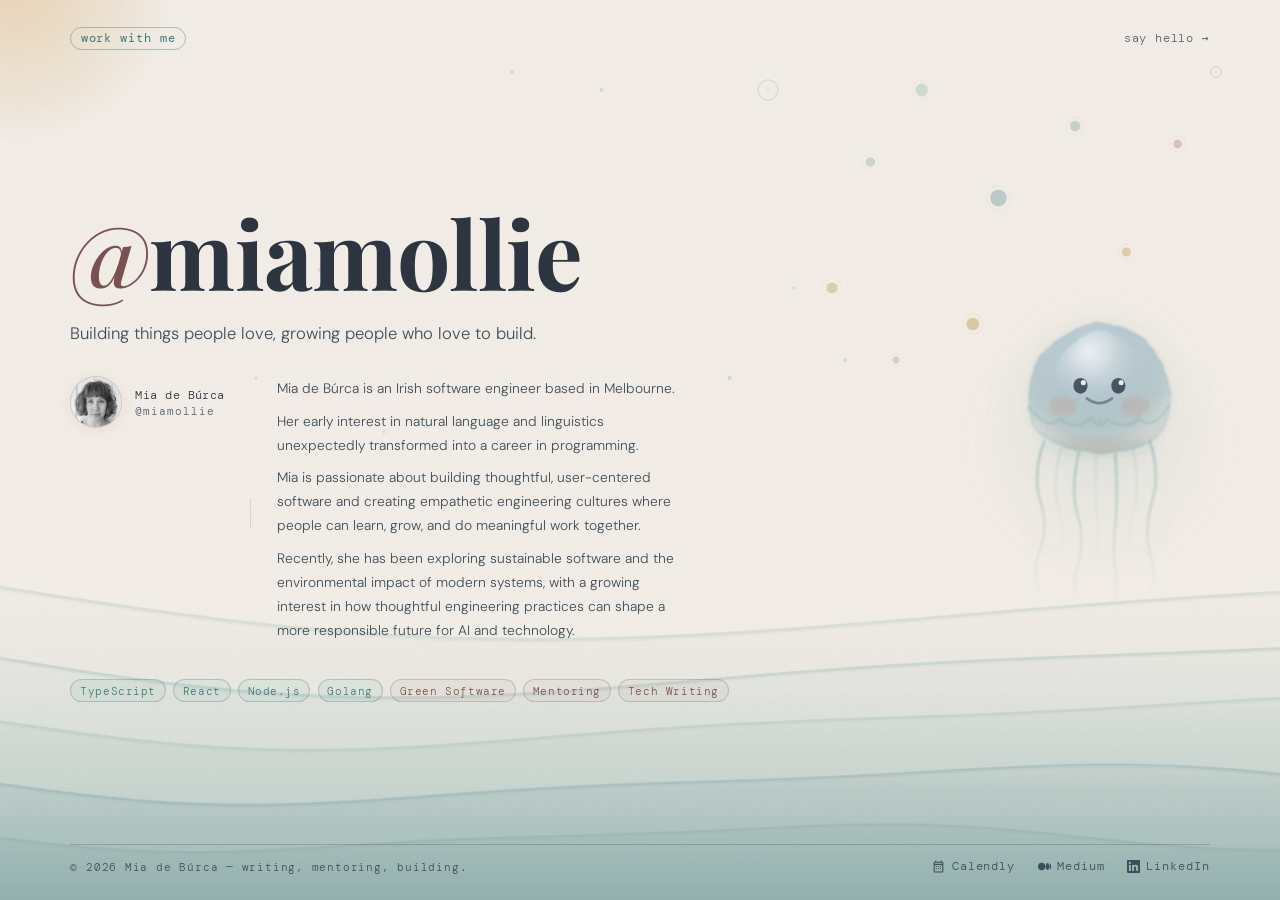
==== commit 7979b39f: "Tweak copy and favicon" ====
--- a/index.html
+++ b/index.html
@@ -367,13 +367,15 @@
                 unexpectedly transformed into a career in programming.
               </p>
               <p>
-                Mia's passion lies in creating empathetic and empowering
-                workplaces, bringing a fun twist to technical writing, and
-                crafting software solutions with real users in mind.
+                Mia is passionate about building thoughtful, user-centered
+                software and creating empathetic engineering cultures where
+                people can learn, grow, and do meaningful work together.
               </p>
               <p>
-                Recently, Mia has been delving into sustainable software
-                practices.
+                Recently, she has been exploring sustainable software and the
+                environmental impact of modern systems, with a growing interest
+                in how thoughtful engineering practices can shape a more
+                responsible future for AI and technology.
               </p>
             </div>
           </div>
@@ -654,7 +656,7 @@
             Medium
           </a>
           <a
-            href="https://linkedin.com/in/miamolliedev"
+            href="https://linkedin.com/in/miamollie"
             class="footer-link"
             target="_blank"
             rel="noopener"
@@ -770,17 +772,6 @@
             hollow: true,
             phase: 2.8,
           },
-        ],
-        edges: [
-          [0, 1, [148, 185, 178]],
-          [1, 2, [122, 162, 168]],
-          [1, 4, [192, 158, 80]],
-          [2, 5, [138, 175, 165]],
-          [3, 0, [148, 185, 178]],
-          [3, 6, [192, 158, 80]],
-          [4, 8, [180, 148, 138]],
-          [5, 7, [180, 148, 138]],
-          [6, 8, [148, 185, 178]],
         ],
         accentDots: [
           { px: 0.25, py: 0.3, r: 1.8, col: [192, 158, 80] },
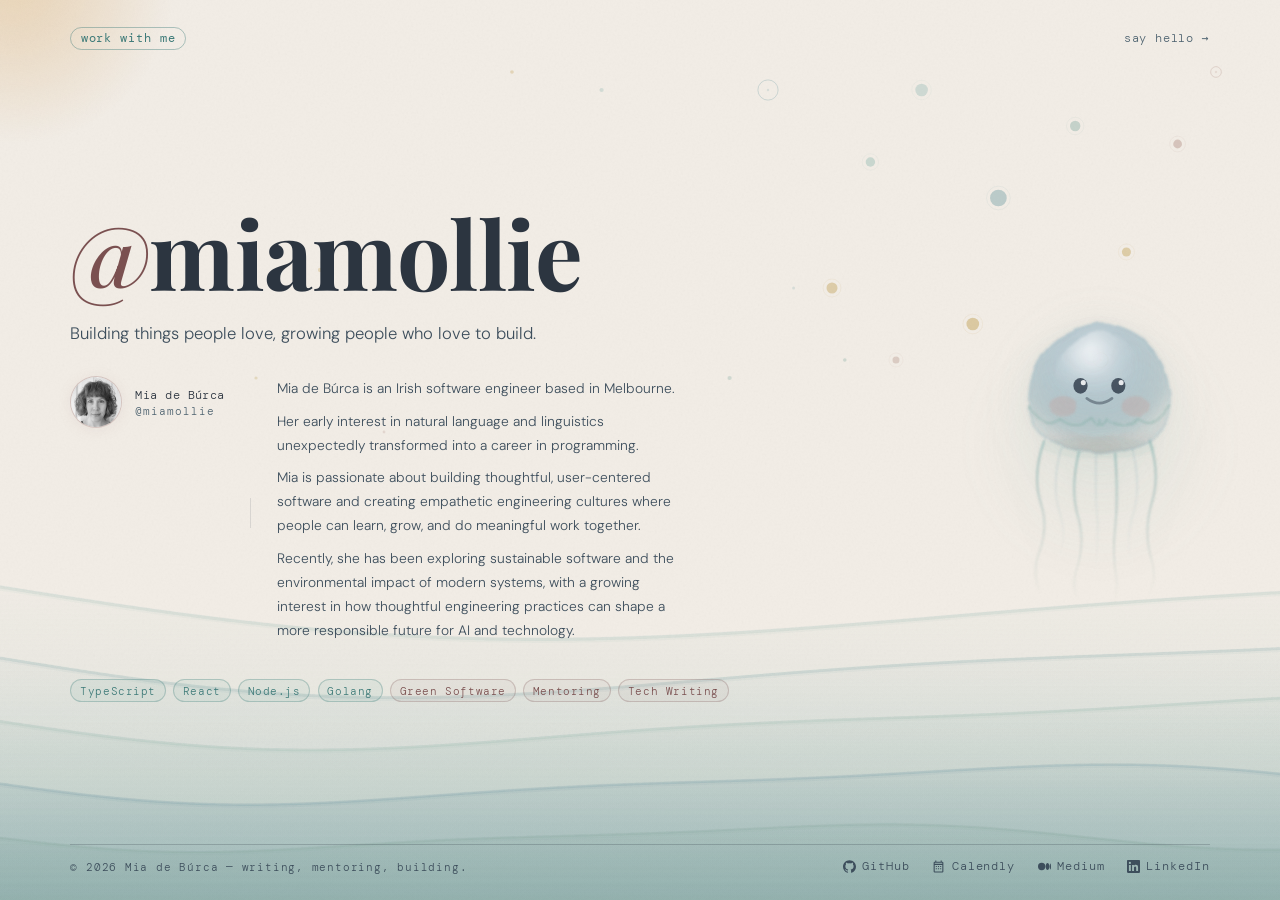
==== commit 61972c4b: "Add github link to footer" ====
--- a/index.html
+++ b/index.html
@@ -630,6 +630,20 @@
         >
         <div class="footer-links">
           <a
+            href="https://github.com/miamollie/"
+            class="footer-link"
+            target="_blank"
+            rel="noopener"
+          >
+            <svg viewBox="0 0 24 24" fill="currentColor">
+              <path
+                xmlns="http://www.w3.org/2000/svg"
+                d="M12 .297c-6.63 0-12 5.373-12 12 0 5.303 3.438 9.8 8.205 11.385.6.113.82-.258.82-.577 0-.285-.01-1.04-.015-2.04-3.338.724-4.042-1.61-4.042-1.61C4.422 18.07 3.633 17.7 3.633 17.7c-1.087-.744.084-.729.084-.729 1.205.084 1.838 1.236 1.838 1.236 1.07 1.835 2.809 1.305 3.495.998.108-.776.417-1.305.76-1.605-2.665-.3-5.466-1.332-5.466-5.93 0-1.31.465-2.38 1.235-3.22-.135-.303-.54-1.523.105-3.176 0 0 1.005-.322 3.3 1.23.96-.267 1.98-.399 3-.405 1.02.006 2.04.138 3 .405 2.28-1.552 3.285-1.23 3.285-1.23.645 1.653.24 2.873.12 3.176.765.84 1.23 1.91 1.23 3.22 0 4.61-2.805 5.625-5.475 5.92.42.36.81 1.096.81 2.22 0 1.606-.015 2.896-.015 3.286 0 .315.21.69.825.57C20.565 22.092 24 17.592 24 12.297c0-6.627-5.373-12-12-12"
+              />
+            </svg>
+            GitHub
+          </a>
+          <a
             href="https://calendly.com/miamolliedev/"
             class="footer-link"
             target="_blank"
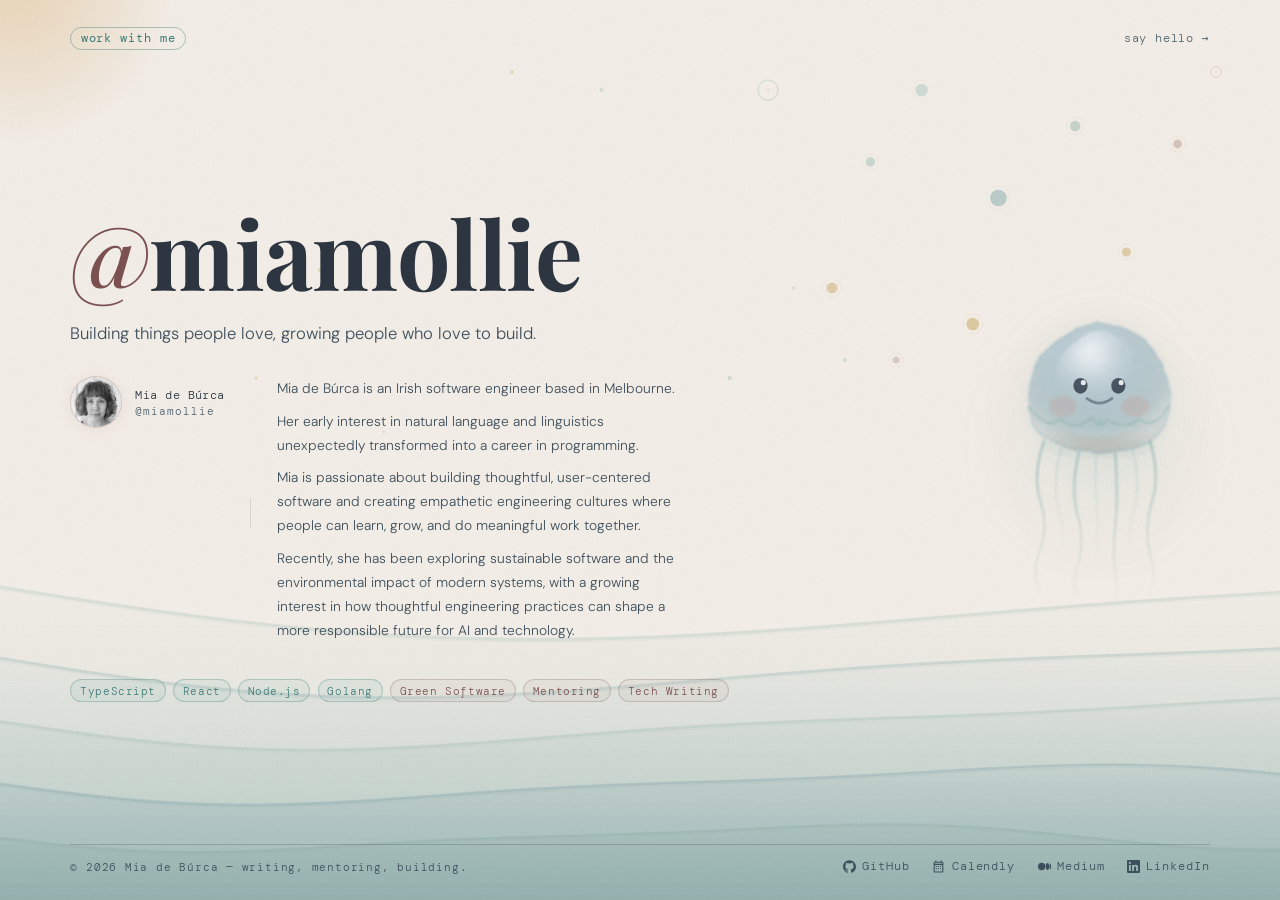
==== commit 97e708b1: "Fix mobile horizontal overflow and improve footer layout - Replace width: 100vw on .shell with width" ====
--- a/index.html
+++ b/index.html
@@ -309,19 +309,14 @@
 
         html,
         body {
-          overflow: auto;
+          overflow-y: auto;
+          overflow-x: hidden;
           height: auto;
         }
 
         .shell {
           height: auto;
           padding: 0 1.4rem;
-        }
-
-        footer {
-          flex-direction: column;
-          align-items: flex-start;
-          gap: 0.8rem;
         }
       }
     </style>
--- a/shared.css
+++ b/shared.css
@@ -22,6 +22,8 @@
 body {
   height: 100%;
   overflow: hidden;
+  overflow-x: hidden;
+  max-width: 100%;
 }
 
 body {
@@ -52,7 +54,8 @@
 .shell {
   position: relative;
   z-index: 1;
-  width: 100vw;
+  width: 100%;
+  max-width: 100%;
   height: 100vh;
   display: grid;
   grid-template-rows: auto 1fr auto;
@@ -126,7 +129,8 @@
 
 .footer-links {
   display: flex;
-  gap: 1.4rem;
+  flex-wrap: wrap;
+  gap: 0.8rem 1.4rem;
 }
 
 .footer-link {
@@ -195,4 +199,21 @@
     animation-iteration-count: 1 !important;
     transition-duration: 0.01ms !important;
   }
+}
+
+@media (max-width: 780px) {
+  footer {
+    flex-direction: column;
+    align-items: flex-start;
+    gap: 0.8rem;
+    margin-top: 2rem;
+    padding-top: 1.4rem;
+  }
+
+  .footer-links {
+    display: grid;
+    grid-template-columns: repeat(2, auto);
+    gap: 0.6rem 1.4rem;
+    width: 100%;
+  }
 }
